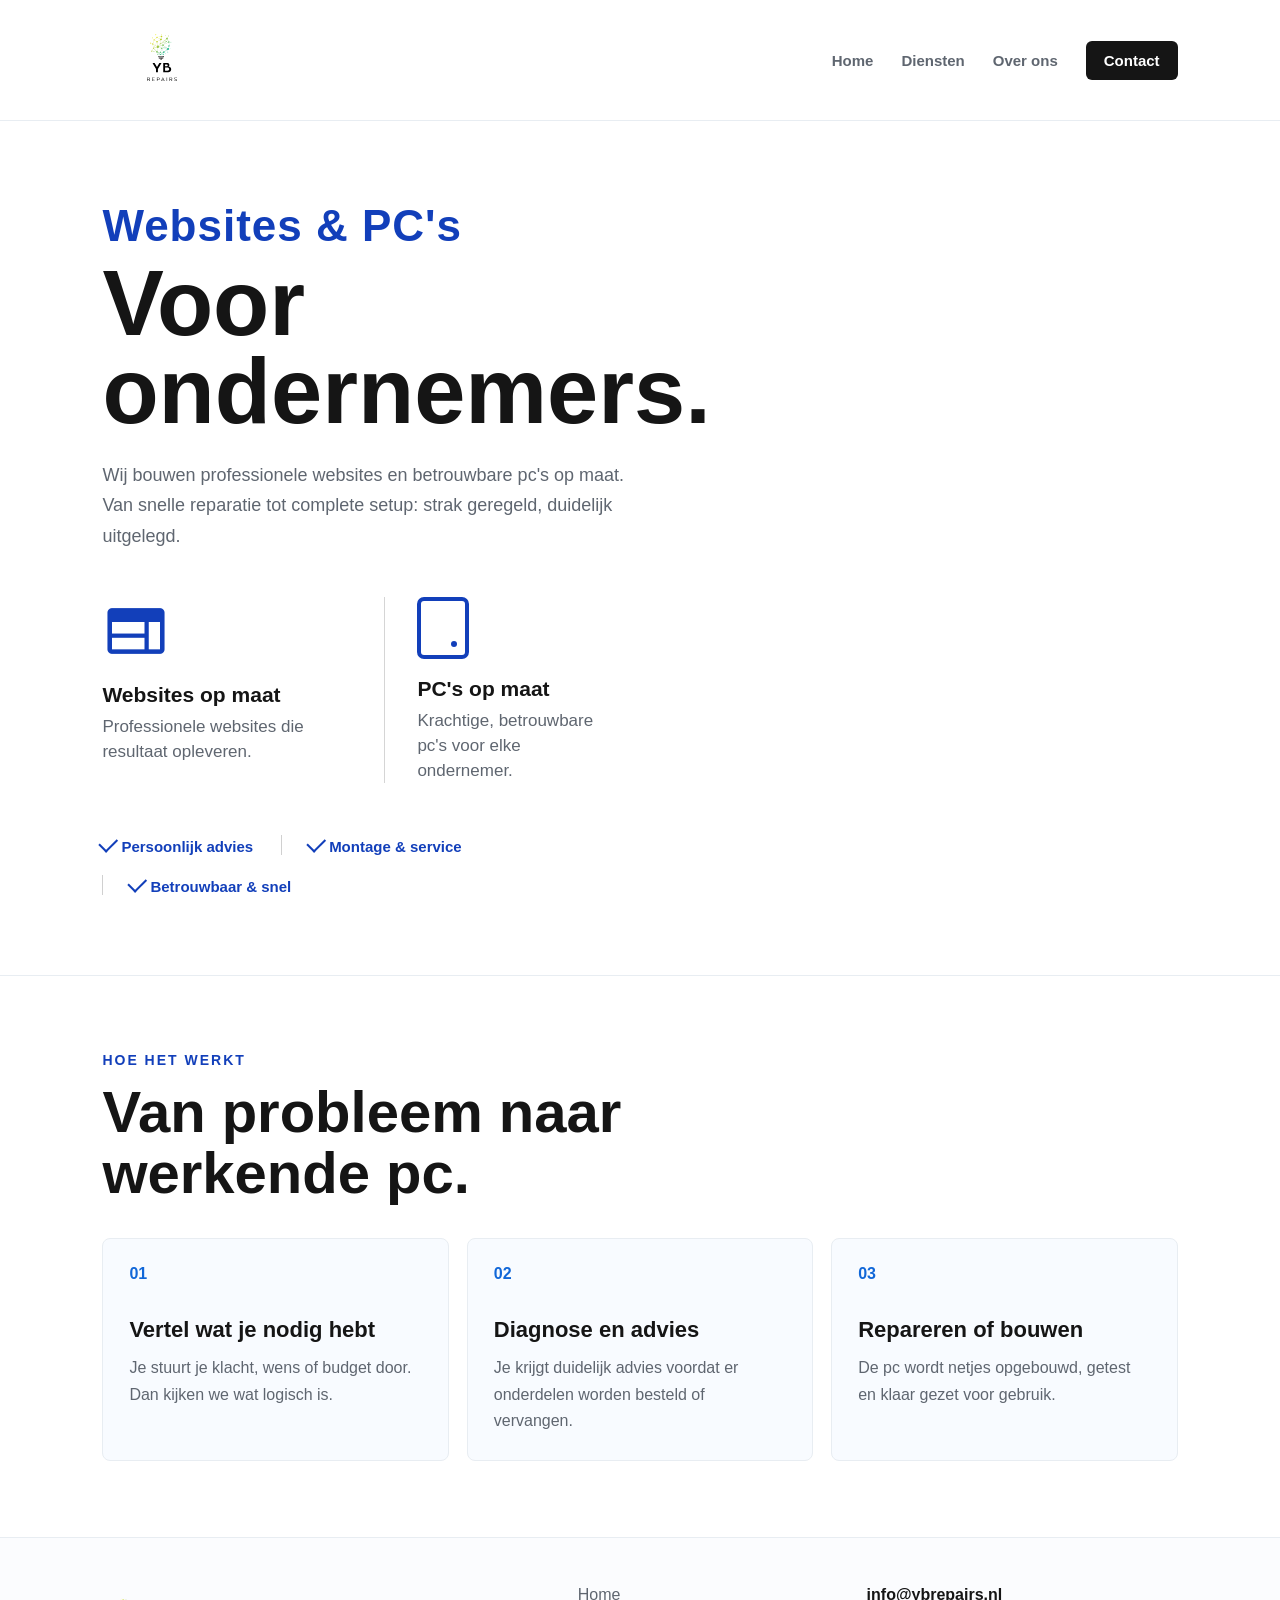
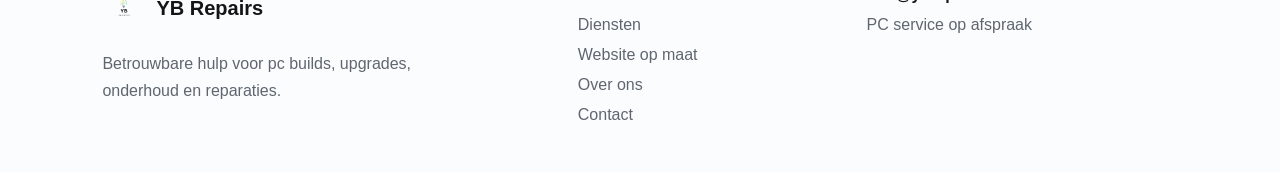
==== html/index.html @ da1bc16a "yes" ====
<!DOCTYPE html>
<html lang="nl">
<head>
    <meta charset="UTF-8">
    <meta name="viewport" content="width=device-width, initial-scale=1.0">
    <link rel="stylesheet" href="https://fonts.googleapis.com/css2?family=Material+Symbols+Outlined:opsz,wght,FILL,GRAD@20..48,100..700,0..1,-50..200&icon_names=web">
    <link rel="stylesheet" href="../css/home.css">

</head>
<body>
    <header class="site-header">
        <a class="site-logo" href="#">
            <img src="../fotos/logo.svg" alt="YB Repairs logo">
        </a>

        <button class="menu-toggle" type="button" aria-label="Menu openen" aria-expanded="false">
            <span></span>
            <span></span>
            <span></span>
        </button>

        <nav class="site-nav" aria-label="Hoofdnavigatie">
            <a href="#">Home</a>
            <a href="#diensten">Diensten</a>
            <a href="#over">Over ons</a>
            <a class="nav-button" href="#contact">Contact</a>
        </nav>
    </header>

    <main>
        <section class="hero">
            <div class="hero-video-bg" aria-hidden="true">
                <video autoplay muted loop playsinline>
                    <source src="../fotos/background video.mp4" type="video/mp4">
                </video>
            </div>

            <div class="hero-text">
                <p class="hero-kicker">Websites & PC's</p>
                <h1>Voor ondernemers.</h1>
                <p class="hero-intro">
                    Wij bouwen professionele websites en betrouwbare pc's op maat.
                    Van snelle reparatie tot complete setup: strak geregeld, duidelijk uitgelegd.
                </p>

                <div class="hero-services" id="diensten">
                    <article>
                        <span class="material-symbols-outlined service-symbol" aria-hidden="true">web</span>
                        <h2>Websites op maat</h2>
                        <p>Professionele websites die resultaat opleveren.</p>
                    </article>
                    <article>
                        <span class="service-icon service-icon-pc" aria-hidden="true"></span>
                        <h2>PC's op maat</h2>
                        <p>Krachtige, betrouwbare pc's voor elke ondernemer.</p>
                    </article>
                </div>

                <div class="hero-benefits">
                    <span>Persoonlijk advies</span>
                    <span>Montage & service</span>
                    <span>Betrouwbaar & snel</span>
                </div>
            </div>

            <div class="hero-pc" aria-hidden="true">
                <img src="../fotos/chatgpt-pc-only.svg" alt="">
            </div>

        </section>

        <section class="flow-panel" id="flowPanel">
            <div class="flow-content">
                <p class="hero-label">Hoe het werkt</p>
                <h2>Van probleem naar werkende pc.</h2>
                <div class="flow-steps">
                    <article>
                        <span>01</span>
                        <h3>Vertel wat je nodig hebt</h3>
                        <p>Je stuurt je klacht, wens of budget door. Dan kijken we wat logisch is.</p>
                    </article>
                    <article>
                        <span>02</span>
                        <h3>Diagnose en advies</h3>
                        <p>Je krijgt duidelijk advies voordat er onderdelen worden besteld of vervangen.</p>
                    </article>
                    <article>
                        <span>03</span>
                        <h3>Repareren of bouwen</h3>
                        <p>De pc wordt netjes opgebouwd, getest en klaar gezet voor gebruik.</p>
                    </article>
                </div>
            </div>
        </section>
    </main>

    <footer class="site-footer">
        <div class="footer-brand">
            <a class="footer-logo" href="#">
                <img src="../fotos/logo.svg" alt="YB Repairs logo">
                <span>YB Repairs</span>
            </a>
            <p>Betrouwbare hulp voor pc builds, upgrades, onderhoud en reparaties.</p>
        </div>

        <div class="footer-links">
            <a href="#">Home</a>
            <a href="#diensten">Diensten</a>
            <a href="#diensten">Website op maat</a>
            <a href="#over">Over ons</a>
            <a href="#contact">Contact</a>
        </div>

        <div class="footer-contact">
            <span>info@ybrepairs.nl</span>
            <span>PC service op afspraak</span>
        </div>
    </footer>

    <script src="../js/home.js"></script>
</body>
</html>
---- css/home.css ----
* {
    box-sizing: border-box;
}

body {
    margin: 0;
    font-family: "Segoe UI Variable", "Segoe UI", Calibri, sans-serif;
    color: #151515;
    background: #ffffff;
    font-weight: 400;
}

.site-header,
.hero-text,
.hero-pc,
.flow-content,
.site-footer {
    opacity: 0;
    transform: translateY(24px);
}

body.is-loaded .site-header,
body.is-loaded .hero-text,
body.is-loaded .hero-pc,
body.is-loaded .flow-content,
body.is-loaded .site-footer {
    opacity: 1;
    transform: translateY(0);
    transition: opacity 0.75s ease, transform 0.75s ease;
}

body.is-loaded .site-header {
    transition-delay: 0.05s;
}

body.is-loaded .hero-text {
    transition-delay: 0.18s;
}

body.is-loaded .hero-pc {
    transition-delay: 0.32s;
}

body.is-loaded .flow-content {
    transition-delay: 0.44s;
}

body.is-loaded .site-footer {
    transition-delay: 0.56s;
}

a {
    color: inherit;
}

.site-header {
    position: sticky;
    top: 0;
    z-index: 10;
    display: flex;
    align-items: center;
    justify-content: space-between;
    min-height: 116px;
    padding: 0 8%;
    border-bottom: 1px solid #e8edf2;
    background: rgba(255, 255, 255, 0.95);
    backdrop-filter: blur(12px);
}

.site-logo {
    display: inline-flex;
    align-items: center;
    gap: 10px;
    font-size: 20px;
    font-weight: 750;
    text-decoration: none;
}

.site-logo img {
    width: 120px;
    height: 120px;
    object-fit: contain;
}

.site-nav {
    display: flex;
    align-items: center;
    gap: 28px;
    color: #5f6670;
    font-size: 15px;
    font-weight: 650;
}

.site-nav a {
    text-decoration: none;
}

.site-nav a:hover {
    color: #1167d8;
}

.nav-button {
    padding: 11px 18px;
    border-radius: 6px;
    color: #ffffff;
    background: #151515;
}

.site-nav .nav-button:hover {
    color: #ffffff;
    background: #000000;
}

.menu-toggle {
    display: none;
    width: 44px;
    height: 44px;
    padding: 0;
    border: 1px solid #e8edf2;
    border-radius: 6px;
    background: #ffffff;
    cursor: pointer;
}

.menu-toggle span {
    display: block;
    width: 20px;
    height: 2px;
    margin: 5px auto;
    background: #151515;
}

.hero {
    position: relative;
    overflow: hidden;
    min-height: calc(100vh - 116px);
    display: grid;
    grid-template-columns: minmax(0, 1fr) minmax(340px, 0.9fr);
    align-items: center;
    gap: 48px;
    padding: 80px 8%;
    isolation: isolate;
}

.hero::after {
    content: "";
    position: absolute;
    inset: 0;
    z-index: -1;
    background: rgba(255, 255, 255, 0.62);
    pointer-events: none;
}

.hero-video-bg {
    position: absolute;
    inset: -24px;
    z-index: -2;
    pointer-events: none;
    transform: translate(var(--video-x, 0px), var(--video-y, 0px)) scale(1.06);
    transition: transform 0.18s ease-out;
}

.hero-video-bg video {
    width: 100%;
    height: 100%;
    object-fit: cover;
    filter: blur(0.6px) saturate(1.08) contrast(1.04);
}

.hero-text {
    position: relative;
    max-width: 780px;
}

.hero-kicker {
    margin: 0 0 8px;
    color: #123fba;
    font-size: clamp(28px, 4vw, 44px);
    font-weight: 760;
    letter-spacing: 1px;
}


.hero h1 {
    margin: 0;
    font-size: clamp(58px, 8vw, 92px);
    font-weight: 780;
    line-height: 0.96;
}

.hero-intro {
    max-width: 620px;
    margin: 24px 0 0;
    color: #5f6670;
    font-size: 18px;
    line-height: 1.7;
}

.hero-label {
    margin: 0 0 14px;
    color: #123fba;
    font-size: 14px;
    font-weight: 750;
    letter-spacing: 2px;
    text-transform: uppercase;
}

.hero-services {
    display: grid;
    grid-template-columns: repeat(2, minmax(0, 250px));
    gap: 32px;
    max-width: 560px;
    margin-top: 46px;
}

.hero-services article {
    position: relative;
    padding-right: 32px;
}

.hero-services article + article {
    padding-left: 32px;
    border-left: 1px solid rgba(21, 21, 21, 0.18);
}

.service-icon {
    position: relative;
    display: block;
    width: 62px;
    height: 62px;
    margin-bottom: 18px;
    border: 4px solid #123fba;
    border-radius: 8px;
}

.service-symbol {
    display: block;
    margin-bottom: 18px;
    color: #123fba;
    font-size: 68px;
    font-variation-settings:
        "FILL" 0,
        "wght" 450,
        "GRAD" 0,
        "opsz" 48;
    line-height: 1;
}

.service-icon-web::before {
    content: "";
    position: absolute;
    top: 13px;
    left: -4px;
    right: -4px;
    height: 4px;
    background: #123fba;
}

.service-icon-web::after {
    content: "";
    position: absolute;
    right: 14px;
    bottom: 12px;
    left: 14px;
    height: 18px;
    border-radius: 3px;
    background: #123fba;
}

.service-icon-pc {
    width: 52px;
    border-radius: 7px;
}

.service-icon-pc::after {
    content: "";
    position: absolute;
    right: 8px;
    bottom: 8px;
    width: 6px;
    height: 6px;
    border-radius: 50%;
    background: #123fba;
}

.hero-services h2 {
    margin: 0 0 8px;
    font-size: 21px;
    font-weight: 760;
}

.hero-services p {
    margin: 0;
    color: #5f6670;
    font-size: 17px;
    line-height: 1.45;
}

.hero-benefits {
    display: flex;
    flex-wrap: wrap;
    gap: 20px 0;
    margin-top: 52px;
    color: #123fba;
    font-size: 15px;
    font-weight: 650;
}

.hero-benefits span {
    position: relative;
    padding: 0 28px;
}

.hero-benefits span:first-child {
    padding-left: 0;
}

.hero-benefits span + span {
    border-left: 1px solid rgba(21, 21, 21, 0.2);
}

.hero-benefits span::before {
    content: "";
    display: inline-block;
    width: 9px;
    height: 15px;
    margin-right: 8px;
    border-right: 2px solid #123fba;
    border-bottom: 2px solid #123fba;
    transform: rotate(45deg) translateY(-1px);
}

.hero-pc {
    position: relative;
    align-self: end;
    justify-self: end;
    width: min(100%, 620px);
    margin-right: -2vw;
}

.hero-pc img {
    display: block;
    width: 100%;
    height: auto;
    object-fit: contain;
    filter: drop-shadow(0 34px 42px rgba(15, 20, 30, 0.22));
}

.hero-button {
    display: inline-flex;
    align-items: center;
    justify-content: center;
    min-height: 48px;
    margin-top: 32px;
    padding: 0 22px;
    border-radius: 6px;
    color: #ffffff;
    background: #151515;
    font-weight: 700;
    text-decoration: none;
}

.hero-button:hover {
    background: #000000;
}

.flow-panel {
    background: #ffffff;
}

.flow-content {
    padding: 76px 8%;
    border-top: 1px solid #e8edf2;
}

.flow-content h2 {
    max-width: 760px;
    margin: 0 0 34px;
    font-size: clamp(34px, 5vw, 58px);
    font-weight: 760;
    line-height: 1.05;
}

.flow-steps {
    display: grid;
    grid-template-columns: repeat(3, 1fr);
    gap: 18px;
}

.flow-steps article {
    padding: 26px;
    border: 1px solid #e8edf2;
    border-radius: 8px;
    background: #f8fbff;
    transition: opacity 0.35s ease, transform 0.35s ease, box-shadow 0.25s ease;
}

.flow-steps article:hover {
    box-shadow: 0 18px 42px rgba(21, 21, 21, 0.08);
    transform: translateY(-4px);
}

.flow-steps span {
    display: inline-block;
    margin-bottom: 34px;
    color: #1167d8;
    font-weight: 760;
}

.flow-steps h3 {
    margin: 0 0 12px;
    font-size: 22px;
    font-weight: 720;
}

.flow-steps p {
    margin: 0;
    color: #5f6670;
    line-height: 1.65;
}

.site-footer {
    display: grid;
    grid-template-columns: 1.4fr 0.8fr 1fr;
    gap: 40px;
    padding: 48px 8%;
    border-top: 1px solid #e8edf2;
    color: #5f6670;
    background: #fbfcfe;
}

.footer-logo {
    display: inline-flex;
    align-items: center;
    gap: 10px;
    color: #151515;
    font-size: 20px;
    font-weight: 760;
    text-decoration: none;
}

.footer-logo img {
    width: 44px;
    height: 44px;
    object-fit: contain;
}

.footer-brand p {
    max-width: 380px;
    margin: 16px 0 0;
    line-height: 1.7;
}

.footer-links,
.footer-contact {
    display: grid;
    gap: 12px;
    align-content: start;
}

.footer-links a {
    text-decoration: none;
}

.footer-links a:hover {
    color: #1167d8;
}

.footer-contact span:first-child {
    color: #151515;
    font-weight: 650;
}

@media (max-width: 800px) {
    .site-header {
        padding: 0 24px;
    }

    .menu-toggle {
        display: block;
    }

    .site-nav {
        position: absolute;
        top: 100%;
        right: 24px;
        left: 24px;
        display: none;
        flex-direction: column;
        align-items: stretch;
        gap: 0;
        padding: 14px;
        border: 1px solid #e8edf2;
        border-radius: 8px;
        background: #ffffff;
        box-shadow: 0 18px 44px rgba(21, 21, 21, 0.1);
    }

    .site-nav.is-open {
        display: flex;
    }

    .site-nav a {
        padding: 14px;
    }

    .nav-button {
        text-align: center;
    }

    .hero {
        min-height: auto;
        grid-template-columns: 1fr;
        padding: 56px 24px;
        text-align: center;
    }

    .hero-text {
        margin: 0 auto;
    }

    .hero-services {
        grid-template-columns: 1fr;
        max-width: 420px;
        margin-inline: auto;
    }

    .hero-services article {
        padding-right: 0;
    }

    .hero-services article + article {
        padding-left: 0;
        border-left: 0;
    }

    .service-icon {
        margin-inline: auto;
    }

    .hero-benefits {
        justify-content: center;
    }

    .hero-benefits span {
        padding: 0 16px;
    }

    .hero-pc {
        order: -1;
        justify-self: center;
        width: min(82vw, 360px);
        margin-right: 0;
    }

    .flow-content {
        padding: 56px 24px;
    }

    .flow-steps {
        grid-template-columns: 1fr;
    }

    .site-footer {
        grid-template-columns: 1fr;
        padding: 40px 24px;
    }
}
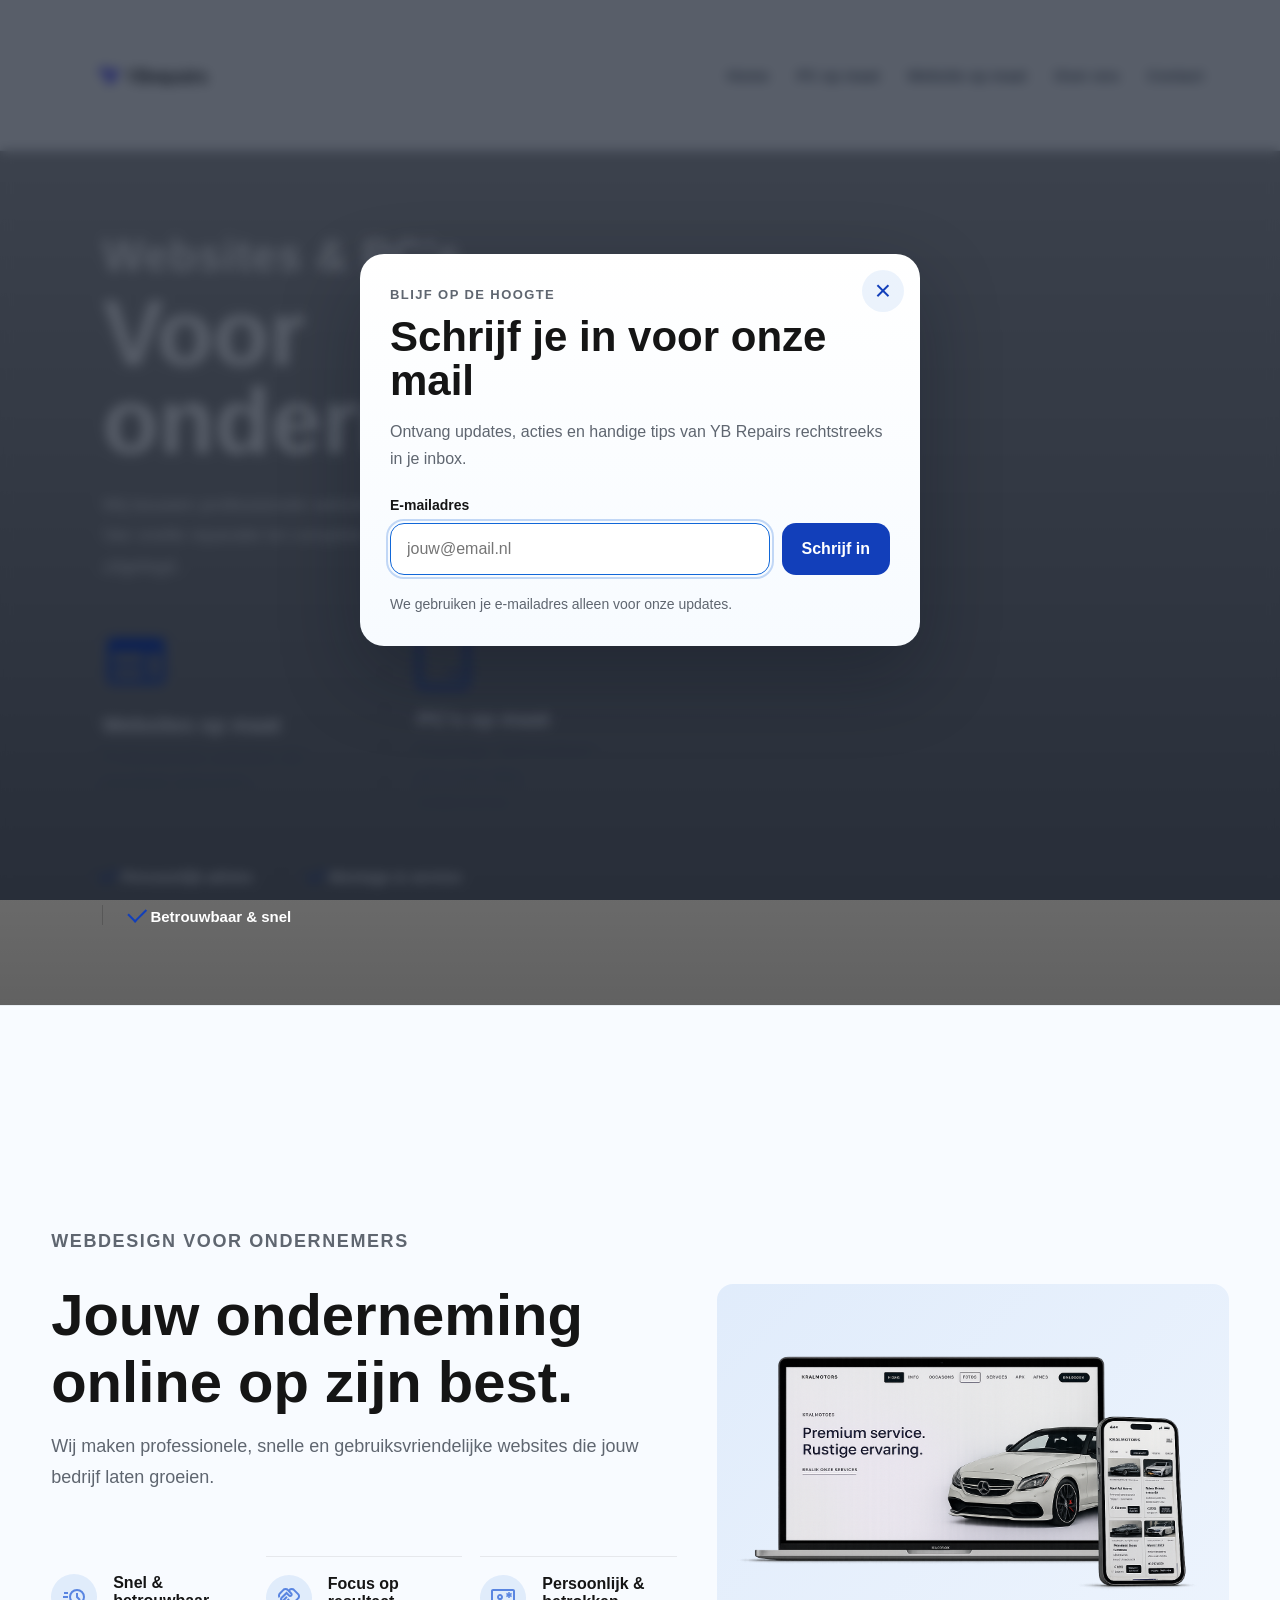
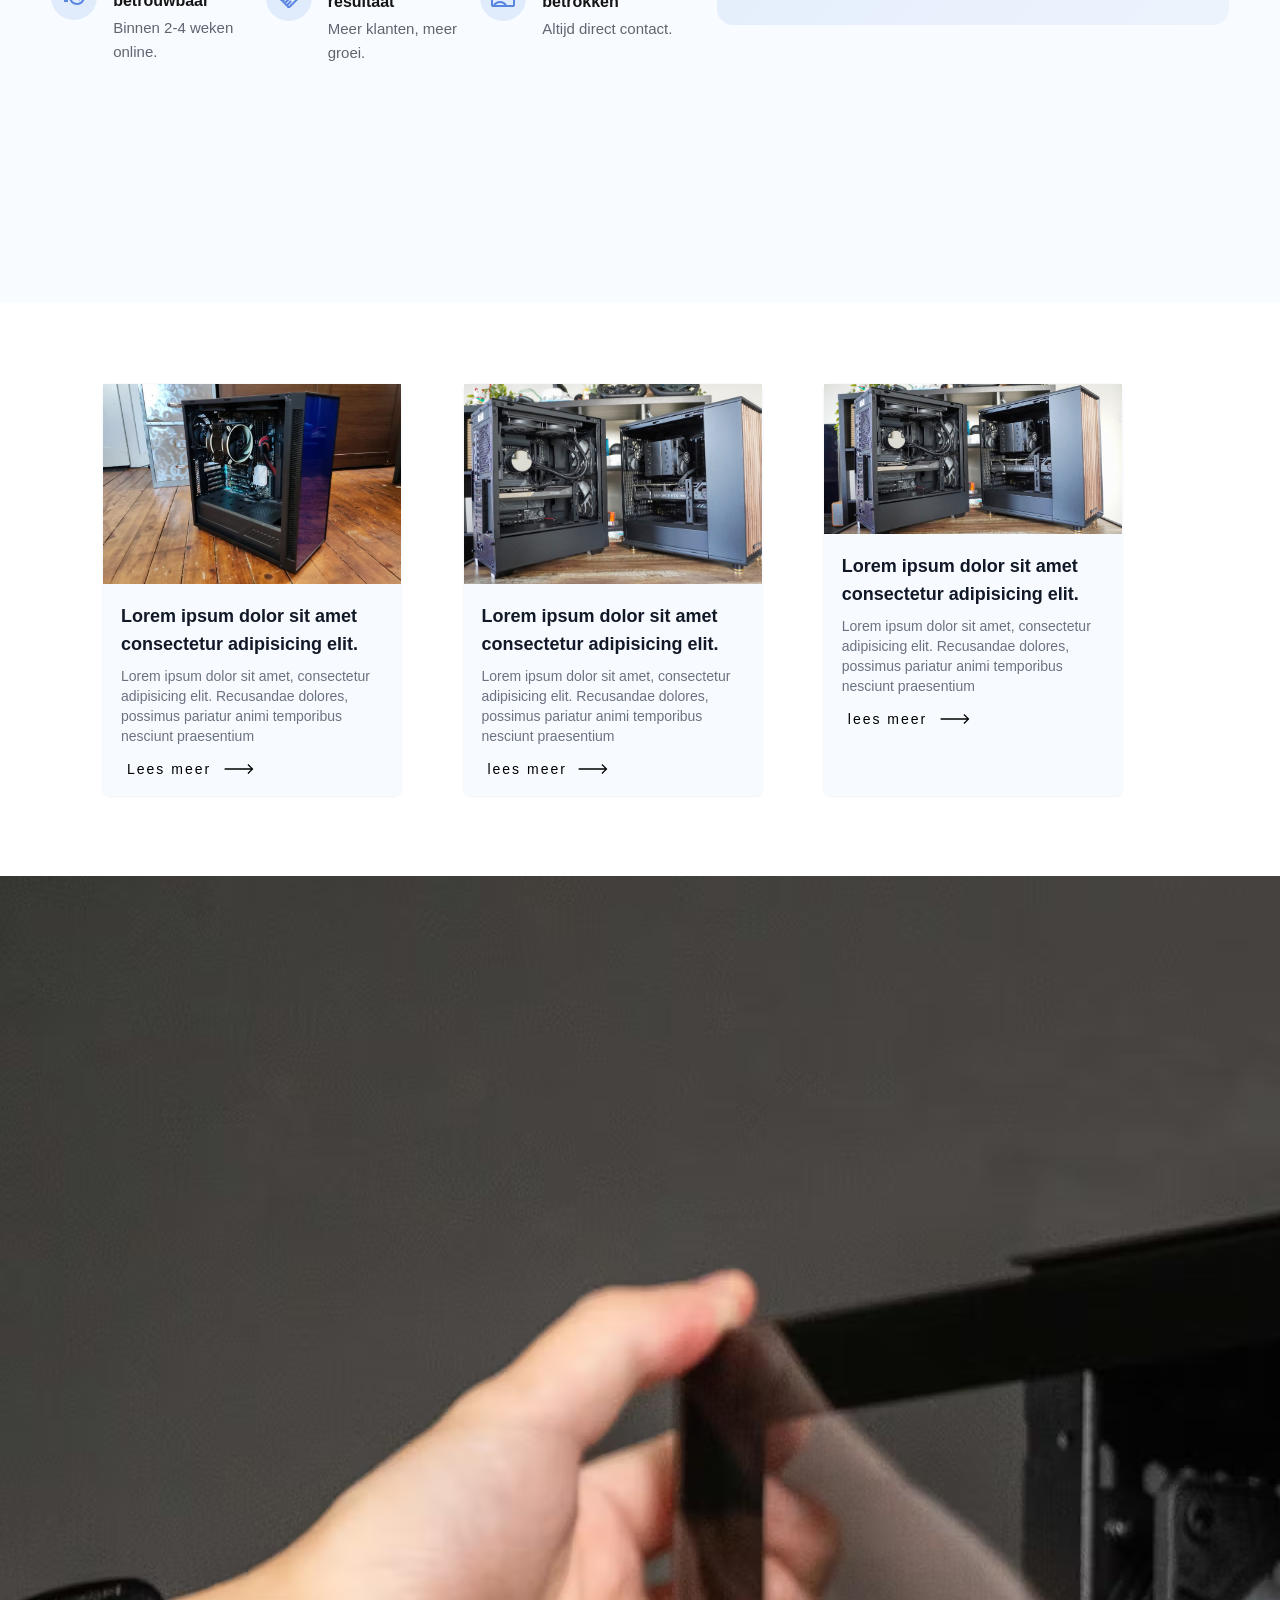
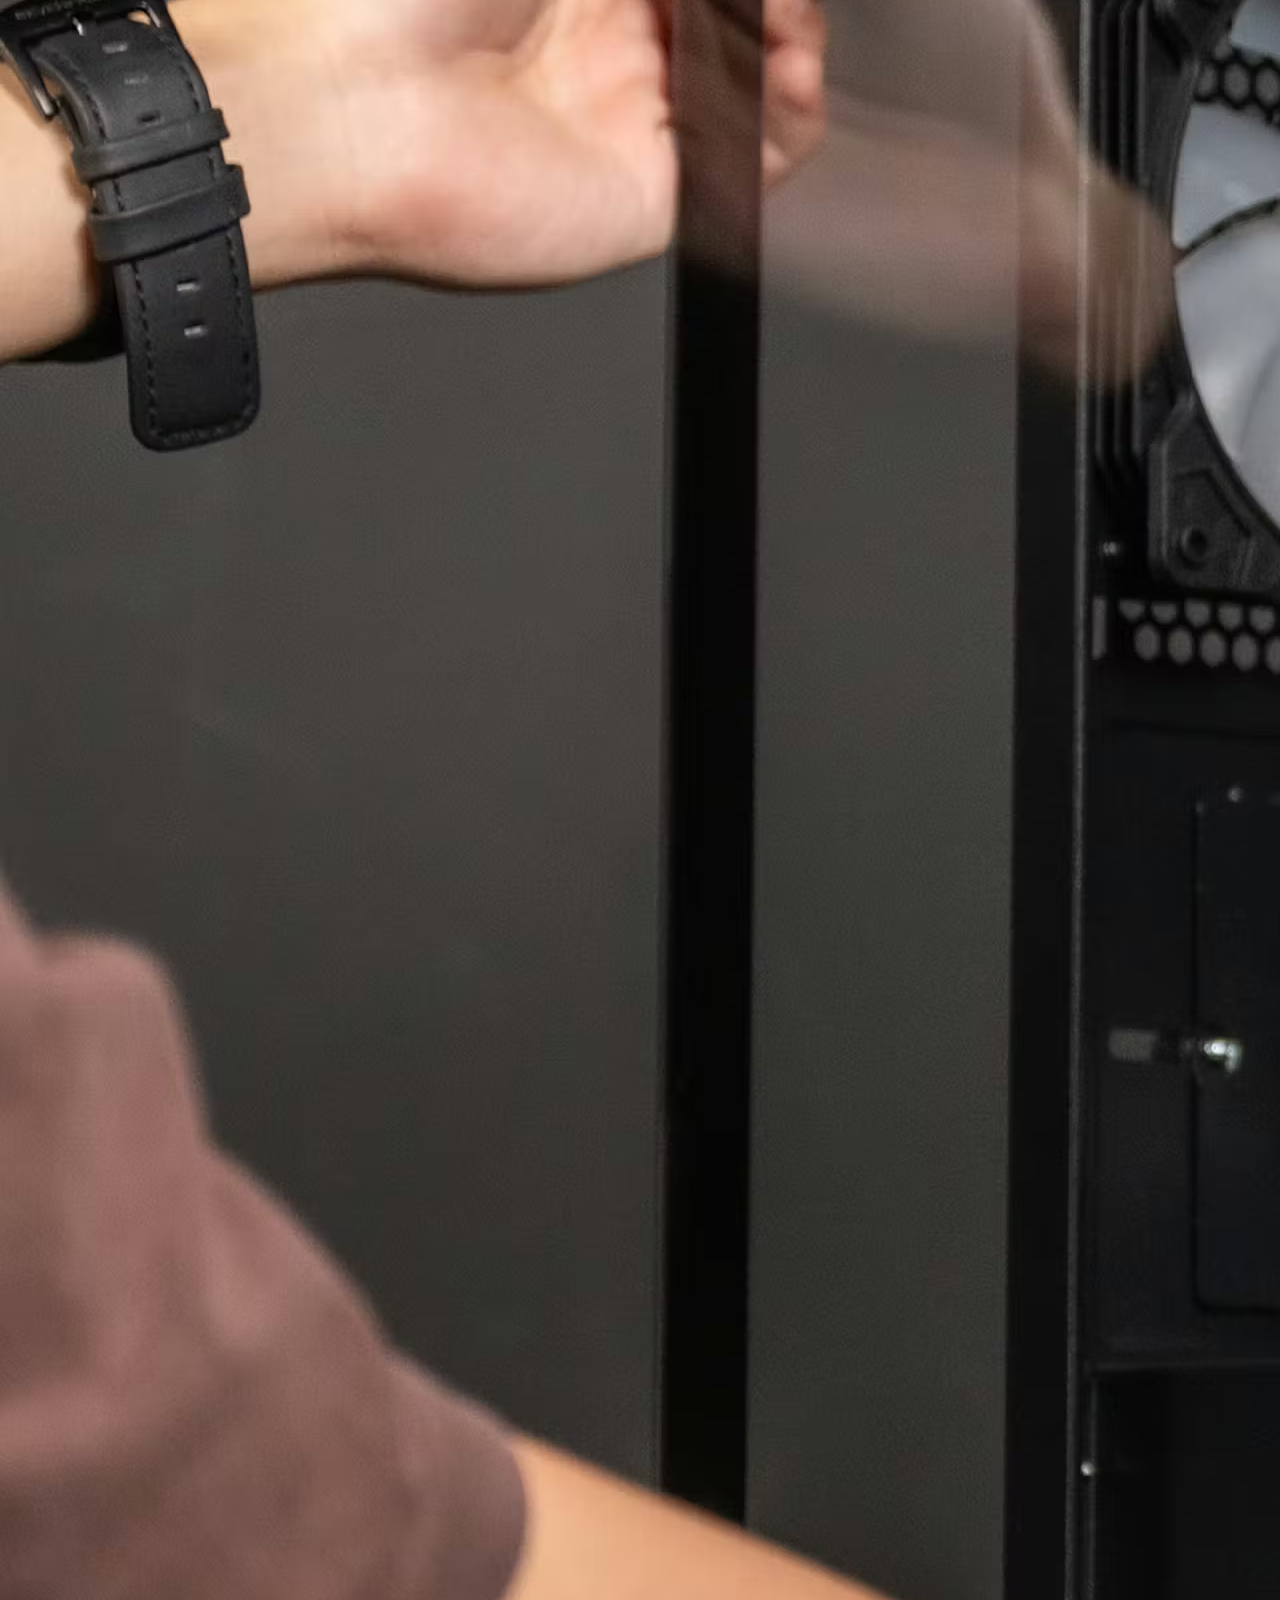
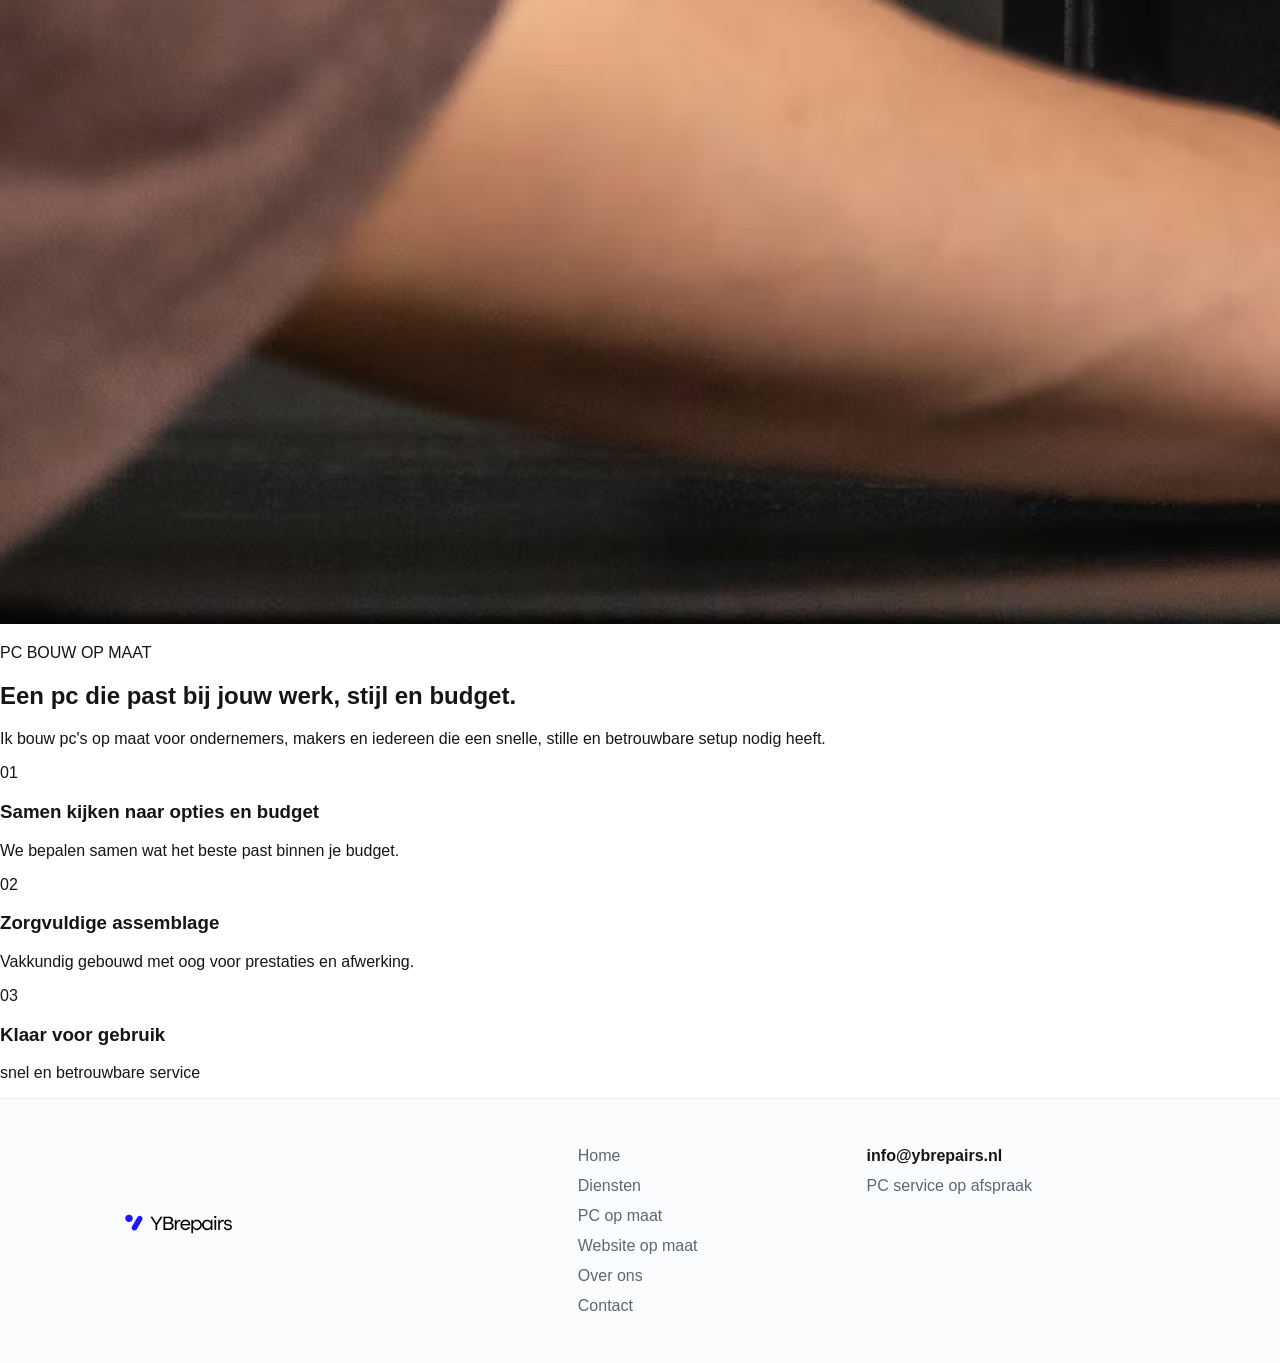
==== commit 9a46fccf: "push 2" ====
--- a/html/index.html
+++ b/html/index.html
@@ -1,122 +1,257 @@
 <!DOCTYPE html>
 <html lang="nl">
+
 <head>
     <meta charset="UTF-8">
     <meta name="viewport" content="width=device-width, initial-scale=1.0">
-    <link rel="stylesheet" href="https://fonts.googleapis.com/css2?family=Material+Symbols+Outlined:opsz,wght,FILL,GRAD@20..48,100..700,0..1,-50..200&icon_names=web">
+    <link rel="stylesheet"
+        href="https://fonts.googleapis.com/css2?family=Material+Symbols+Outlined:opsz,wght,FILL,GRAD@20..48,100..700,0..1,-50..200&icon_names=web">
     <link rel="stylesheet" href="../css/home.css">
-
+    <link rel="icon" href="../fotos/fav-icon.png" type="image/png">
 </head>
+
 <body>
-    <header class="site-header">
-        <a class="site-logo" href="#">
-            <img src="../fotos/logo.svg" alt="YB Repairs logo">
-        </a>
-
-        <button class="menu-toggle" type="button" aria-label="Menu openen" aria-expanded="false">
-            <span></span>
-            <span></span>
-            <span></span>
-        </button>
-
-        <nav class="site-nav" aria-label="Hoofdnavigatie">
-            <a href="#">Home</a>
-            <a href="#diensten">Diensten</a>
-            <a href="#over">Over ons</a>
-            <a class="nav-button" href="#contact">Contact</a>
-        </nav>
-    </header>
+    <site-header></site-header>
 
     <main>
-        <section class="hero">
-            <div class="hero-video-bg" aria-hidden="true">
+        <section class="intro-section">
+            <div class="intro-video" aria-hidden="true">
                 <video autoplay muted loop playsinline>
-                    <source src="../fotos/background video.mp4" type="video/mp4">
+                    <source src="../fotos/yb2.mp4.mp4" type="video/mp4">
                 </video>
             </div>
 
-            <div class="hero-text">
-                <p class="hero-kicker">Websites & PC's</p>
+            <div class="intro-copy">
+                <p class="intro-tag">Websites & PC's</p>
                 <h1>Voor ondernemers.</h1>
-                <p class="hero-intro">
+                <p class="intro-lead">
                     Wij bouwen professionele websites en betrouwbare pc's op maat.
                     Van snelle reparatie tot complete setup: strak geregeld, duidelijk uitgelegd.
                 </p>
 
-                <div class="hero-services" id="diensten">
-                    <article>
+                <div class="intro-services" id="diensten">
+                    <article class="service-item">
                         <span class="material-symbols-outlined service-symbol" aria-hidden="true">web</span>
                         <h2>Websites op maat</h2>
                         <p>Professionele websites die resultaat opleveren.</p>
                     </article>
-                    <article>
+                    <article class="service-item">
                         <span class="service-icon service-icon-pc" aria-hidden="true"></span>
                         <h2>PC's op maat</h2>
                         <p>Krachtige, betrouwbare pc's voor elke ondernemer.</p>
                     </article>
                 </div>
 
-                <div class="hero-benefits">
+                <div class="intro-features">
                     <span>Persoonlijk advies</span>
                     <span>Montage & service</span>
                     <span>Betrouwbaar & snel</span>
                 </div>
-            </div>
-
-            <div class="hero-pc" aria-hidden="true">
+
+            </div>
+
+            <div class="intro-visual" aria-hidden="true">
                 <img src="../fotos/chatgpt-pc-only.svg" alt="">
             </div>
-
-        </section>
-
-        <section class="flow-panel" id="flowPanel">
-            <div class="flow-content">
-                <p class="hero-label">Hoe het werkt</p>
-                <h2>Van probleem naar werkende pc.</h2>
-                <div class="flow-steps">
-                    <article>
-                        <span>01</span>
-                        <h3>Vertel wat je nodig hebt</h3>
-                        <p>Je stuurt je klacht, wens of budget door. Dan kijken we wat logisch is.</p>
-                    </article>
-                    <article>
-                        <span>02</span>
-                        <h3>Diagnose en advies</h3>
-                        <p>Je krijgt duidelijk advies voordat er onderdelen worden besteld of vervangen.</p>
-                    </article>
-                    <article>
-                        <span>03</span>
-                        <h3>Repareren of bouwen</h3>
-                        <p>De pc wordt netjes opgebouwd, getest en klaar gezet voor gebruik.</p>
+        </section>
+
+        <section class="service-section" id="website-op-maat">
+            <div class="service-section__content">
+                <p class="section-tag">WEBDESIGN VOOR ONDERNEMERS</p>
+                <h2>Jouw onderneming<br>online op zijn best.</h2>
+                <p>Wij maken professionele, snelle en gebruiksvriendelijke websites die jouw bedrijf laten groeien.</p>
+
+                <div class="section-actions"></div>
+
+                <div class="service-highlights">
+                    <article class="service-highlight">
+                        <span class="service-highlight__icon" aria-hidden="true">
+                            <svg xmlns="http://www.w3.org/2000/svg" height="24px" viewBox="0 -960 960 960" width="24px"
+                                fill="#5985E1">
+                                <path
+                                    d="M600-160q-134 0-227-93t-93-227q0-133 93-226.5T600-800q133 0 226.5 93.5T920-480q0 134-93.5 227T600-160Zm0-80q100 0 170-70t70-170q0-100-70-170t-170-70q-100 0-170 70t-70 170q0 100 70 170t170 70Zm91-91 57-57-108-108v-144h-80v177l131 132ZM80-600v-80h160v80H80ZM40-440v-80h200v80H40Zm40 160v-80h160v80H80Zm520-200Z" />
+                            </svg>
+                        </span>
+                        <div>
+                            <h3>Snel & betrouwbaar</h3>
+                            <p>Binnen 2-4 weken online.</p>
+                        </div>
+                    </article>
+                    <article class="service-highlight">
+                        <span class="service-highlight__icon" aria-hidden="true">
+                            <svg xmlns="http://www.w3.org/2000/svg" height="24px" viewBox="0 -960 960 960" width="24px"
+                                fill="#5985E1">
+                                <path
+                                    d="M475-160q4 0 8-2t6-4l328-328q12-12 17.5-27t5.5-30q0-16-5.5-30.5T817-607L647-777q-11-12-25.5-17.5T591-800q-15 0-30 5.5T534-777l-11 11 74 75q15 14 22 32t7 38q0 42-28.5 70.5T527-522q-20 0-38.5-7T456-550l-75-74-175 175q-3 3-4.5 6.5T200-435q0 8 6 14.5t14 6.5q4 0 8-2t6-4l136-136 56 56-135 136q-3 3-4.5 6.5T285-350q0 8 6 14t14 6q4 0 8-2t6-4l136-135 56 56-135 136q-3 2-4.5 6t-1.5 8q0 8 6 14t14 6q4 0 7.5-1.5t6.5-4.5l136-135 56 56-136 136q-3 3-4.5 6.5T454-180q0 8 6.5 14t14.5 6Zm-1 80q-37 0-65.5-24.5T375-166q-34-5-57-28t-28-57q-34-5-56.5-28.5T206-336q-38-5-62-33t-24-66q0-20 7.5-38.5T149-506l232-231 131 131q2 3 6 4.5t8 1.5q9 0 15-5.5t6-14.5q0-4-1.5-8t-4.5-6L398-777q-11-12-25.5-17.5T342-800q-15 0-30 5.5T285-777L144-635q-9 9-15 21t-8 24q-2 12 0 24.5t8 23.5l-58 58q-17-23-25-50.5T40-590q2-28 14-54.5T87-692l141-141q24-23 53.5-35t60.5-12q31 0 60.5 12t52.5 35l11 11 11-11q24-23 53.5-35t60.5-12q31 0 60.5 12t52.5 35l169 169q23 23 35 53t12 61q0 31-12 60.5T873-437L545-110q-14 14-32.5 22T474-80Zm-99-560Z" />
+                            </svg>
+                        </span>
+                        <div>
+                            <h3>Focus op resultaat</h3>
+                            <p>Meer klanten, meer groei.</p>
+                        </div>
+                    </article>
+                    <article class="service-highlight">
+                        <span class="service-highlight__icon" aria-hidden="true">
+                            <svg xmlns="http://www.w3.org/2000/svg" height="24px" viewBox="0 -960 960 960" width="24px"
+                                fill="#5985E1">
+                                <path
+                                    d="M690-480h60v-68l59 34 30-52-59-34 59-34-30-52-59 34v-68h-60v68l-59-34-30 52 59 34-59 34 30 52 59-34v68ZM80-120q-33 0-56.5-23.5T0-200v-560q0-33 23.5-56.5T80-840h800q33 0 56.5 23.5T960-760v560q0 33-23.5 56.5T880-120H80Zm556-80h244v-560H80v560h4q42-75 116-117.5T360-360q86 0 160 42.5T636-200ZM445-435q35-35 35-85t-35-85q-35-35-85-35t-85 35q-35 35-35 85t35 85q35 35 85 35t85-35ZM182-200h356q-34-38-80.5-59T360-280q-51 0-97 21t-81 59Zm149.5-291.5Q320-503 320-520t11.5-28.5Q343-560 360-560t28.5 11.5Q400-537 400-520t-11.5 28.5Q377-480 360-480t-28.5-11.5ZM480-480Z" />
+                            </svg>
+                        </span>
+                        <div>
+                            <h3>Persoonlijk & betrokken</h3>
+                            <p>Altijd direct contact.</p>
+                        </div>
+                    </article>
+                </div>
+            </div>
+            <div class="service-section__visual">
+                <img src="../fotos/mockuop.png" alt="Website advertentie visual">
+            </div>
+        </section>
+
+        <section class="info-cards" id="flowPanel">
+            <div class="info-card">
+                <div class="info-card__image info-card__image--first"></div>
+                <div class="info-card__content">
+                    <span class="info-card__title">Lorem ipsum dolor sit amet consectetur adipisicing elit.</span>
+
+                    <p class="info-card__description">
+                        Lorem ipsum dolor sit amet, consectetur adipisicing elit. Recusandae
+                        dolores, possimus pariatur animi temporibus nesciunt praesentium
+                    </p>
+
+                    <!-- From Uiverse.io by alexmaracinaru -->
+                    <button class="info-card__button">
+                        <span class="button-label"> Lees meer </span>
+                        <svg id="arrow-horizontal" xmlns="http://www.w3.org/2000/svg" width="30" height="10"
+                            viewBox="0 0 46 16">
+                            <path id="Path_10" data-name="Path 10"
+                                d="M8,0,6.545,1.455l5.506,5.506H-30V9.039H12.052L6.545,14.545,8,16l8-8Z"
+                                transform="translate(30)"></path>
+                        </svg>
+                    </button>
+                </div>
+            </div>
+
+            <div class="info-card">
+                <div class="info-card__image info-card__image--second"></div>
+                <div class="info-card__content">
+                    <span class="info-card__title">Lorem ipsum dolor sit amet consectetur adipisicing elit.</span>
+
+                    <p class="info-card__description">
+                        Lorem ipsum dolor sit amet, consectetur adipisicing elit. Recusandae
+                        dolores, possimus pariatur animi temporibus nesciunt praesentium
+                    </p>
+
+                    <button class="info-card__button">
+                        <span class="button-label"> lees meer</span>
+                        <svg id="arrow-horizontal" xmlns="http://www.w3.org/2000/svg" width="30" height="10"
+                            viewBox="0 0 46 16">
+                            <path id="Path_10" data-name="Path 10"
+                                d="M8,0,6.545,1.455l5.506,5.506H-30V9.039H12.052L6.545,14.545,8,16l8-8Z"
+                                transform="translate(30)"></path>
+                        </svg>
+                    </button>
+                </div>
+            </div>
+
+            <div class="info-card">
+                <div class="info-card__image info-card__image--third"></div>
+                <div class="info-card__content">
+                    <span class="info-card__title">Lorem ipsum dolor sit amet consectetur adipisicing elit.</span>
+
+                    <p class="info-card__description">
+                        Lorem ipsum dolor sit amet, consectetur adipisicing elit. Recusandae
+                        dolores, possimus pariatur animi temporibus nesciunt praesentium
+                    </p>
+
+                    <button class="info-card__button">
+                        <span class="button-label"> lees meer </span>
+                        <svg id="arrow-horizontal" xmlns="http://www.w3.org/2000/svg" width="30" height="10"
+                            viewBox="0 0 46 16">
+                            <path id="Path_10" data-name="Path 10"
+                                d="M8,0,6.545,1.455l5.506,5.506H-30V9.039H12.052L6.545,14.545,8,16l8-8Z"
+                                transform="translate(30)"></path>
+                        </svg>
+                    </button>
+                </div>
+            </div>
+        </section>
+
+        <section class="pc-build-section" id="pc-op-maat">
+            <div class="pc-build-section__visual">
+                <img src="../fotos/pcmaker.avif" alt="Illustratie van een pc op maat">
+            </div>
+
+            <div class="pc-build-section__content">
+                <p class="pc-build-tag">PC BOUW OP MAAT</p>
+                <h2>Een pc die past bij jouw werk, stijl en budget.</h2>
+                <p>
+                    Ik bouw pc's op maat voor ondernemers, makers en iedereen die een snelle,
+                    stille en betrouwbare setup nodig heeft.
+                </p>
+
+                <div class="pc-build-points">
+                    <article class="pc-build-point">
+                        <span class="pc-build-point__icon" aria-hidden="true">01</span>
+                        <div>
+                            <h3>Samen kijken naar opties en budget</h3>
+                            <p>We bepalen samen wat het beste past binnen je budget.</p>
+                        </div>
+                    </article>
+                    <article class="pc-build-point">
+                        <span class="pc-build-point__icon" aria-hidden="true">02</span>
+                        <div>
+                            <h3>Zorgvuldige assemblage</h3>
+                            <p>Vakkundig gebouwd met oog voor prestaties en afwerking.</p>
+                        </div>
+                    </article>
+                    <article class="pc-build-point">
+                        <span class="pc-build-point__icon" aria-hidden="true">03</span>
+                        <div>
+                            <h3>Klaar voor gebruik</h3>
+                            <p>snel en betrouwbare service</p>
+                        </div>
                     </article>
                 </div>
             </div>
         </section>
     </main>
 
-    <footer class="site-footer">
-        <div class="footer-brand">
-            <a class="footer-logo" href="#">
-                <img src="../fotos/logo.svg" alt="YB Repairs logo">
-                <span>YB Repairs</span>
-            </a>
-            <p>Betrouwbare hulp voor pc builds, upgrades, onderhoud en reparaties.</p>
+    <div class="newsletter-modal" id="newsletter-modal" hidden>
+        <div class="newsletter-modal__backdrop" data-newsletter-close></div>
+        <div class="newsletter-modal__dialog" role="dialog" aria-modal="true" aria-labelledby="newsletter-title"
+            aria-describedby="newsletter-description">
+            <button class="newsletter-modal__close" type="button" aria-label="Sluit pop-up"
+                data-newsletter-close>
+                &times;
+            </button>
+
+            <p class="newsletter-modal__eyebrow">Blijf op de hoogte</p>
+            <h2 id="newsletter-title">Schrijf je in voor onze mail</h2>
+            <p id="newsletter-description">
+                Ontvang updates, acties en handige tips van YB Repairs rechtstreeks in je inbox.
+            </p>
+
+            <form class="newsletter-form" data-newsletter-form>
+                <label for="newsletter-email">E-mailadres</label>
+                <div class="newsletter-form__row">
+                    <input id="newsletter-email" name="email" type="email" placeholder="jouw@email.nl" required>
+                    <button type="submit">Schrijf in</button>
+                </div>
+            </form>
+
+            <p class="newsletter-modal__note">
+                We gebruiken je e-mailadres alleen voor onze updates.
+            </p>
         </div>
-
-        <div class="footer-links">
-            <a href="#">Home</a>
-            <a href="#diensten">Diensten</a>
-            <a href="#diensten">Website op maat</a>
-            <a href="#over">Over ons</a>
-            <a href="#contact">Contact</a>
-        </div>
-
-        <div class="footer-contact">
-            <span>info@ybrepairs.nl</span>
-            <span>PC service op afspraak</span>
-        </div>
-    </footer>
-
+    </div>
+
+    <site-footer></site-footer>
+
+    <script src="../js/site-layout.js"></script>
     <script src="../js/home.js"></script>
 </body>
+
 </html>
--- a/css/home.css
+++ b/css/home.css
@@ -11,18 +11,16 @@
 }
 
 .site-header,
-.hero-text,
-.hero-pc,
-.flow-content,
+.intro-copy,
+.intro-visual,
 .site-footer {
     opacity: 0;
     transform: translateY(24px);
 }
 
 body.is-loaded .site-header,
-body.is-loaded .hero-text,
-body.is-loaded .hero-pc,
-body.is-loaded .flow-content,
+body.is-loaded .intro-copy,
+body.is-loaded .intro-visual,
 body.is-loaded .site-footer {
     opacity: 1;
     transform: translateY(0);
@@ -33,16 +31,12 @@
     transition-delay: 0.05s;
 }
 
-body.is-loaded .hero-text {
+body.is-loaded .intro-copy {
     transition-delay: 0.18s;
 }
 
-body.is-loaded .hero-pc {
+body.is-loaded .intro-visual {
     transition-delay: 0.32s;
-}
-
-body.is-loaded .flow-content {
-    transition-delay: 0.44s;
 }
 
 body.is-loaded .site-footer {
@@ -54,14 +48,14 @@
 }
 
 .site-header {
-    position: sticky;
+
     top: 0;
     z-index: 10;
     display: flex;
     align-items: center;
     justify-content: space-between;
-    min-height: 116px;
-    padding: 0 8%;
+    min-height: 90px;
+    padding: 0 6%;
     border-bottom: 1px solid #e8edf2;
     background: rgba(255, 255, 255, 0.95);
     backdrop-filter: blur(12px);
@@ -71,14 +65,14 @@
     display: inline-flex;
     align-items: center;
     gap: 10px;
-    font-size: 20px;
+    font-size: 18px;
     font-weight: 750;
     text-decoration: none;
 }
 
 .site-logo img {
-    width: 120px;
-    height: 120px;
+    width: 150px;
+    height: auto;
     object-fit: contain;
 }
 
@@ -99,38 +93,7 @@
     color: #1167d8;
 }
 
-.nav-button {
-    padding: 11px 18px;
-    border-radius: 6px;
-    color: #ffffff;
-    background: #151515;
-}
-
-.site-nav .nav-button:hover {
-    color: #ffffff;
-    background: #000000;
-}
-
-.menu-toggle {
-    display: none;
-    width: 44px;
-    height: 44px;
-    padding: 0;
-    border: 1px solid #e8edf2;
-    border-radius: 6px;
-    background: #ffffff;
-    cursor: pointer;
-}
-
-.menu-toggle span {
-    display: block;
-    width: 20px;
-    height: 2px;
-    margin: 5px auto;
-    background: #151515;
-}
-
-.hero {
+.intro-section {
     position: relative;
     overflow: hidden;
     min-height: calc(100vh - 116px);
@@ -142,70 +105,76 @@
     isolation: isolate;
 }
 
-.hero::after {
+.intro-section::after {
     content: "";
     position: absolute;
     inset: 0;
     z-index: -1;
-    background: rgba(255, 255, 255, 0.62);
+    background: linear-gradient(180deg, rgba(0, 0, 0, 0.35), rgba(0, 0, 0, 0.62));
     pointer-events: none;
 }
 
-.hero-video-bg {
+.intro-video {
     position: absolute;
     inset: -24px;
     z-index: -2;
     pointer-events: none;
-    transform: translate(var(--video-x, 0px), var(--video-y, 0px)) scale(1.06);
+    transform: translate(var(--video-x, 0px), var(--video-y, 0px)) scale(1.1);
     transition: transform 0.18s ease-out;
 }
 
-.hero-video-bg video {
+.intro-video video {
     width: 100%;
     height: 100%;
+    min-width: 100%;
+    min-height: 100%;
     object-fit: cover;
-    filter: blur(0.6px) saturate(1.08) contrast(1.04);
-}
-
-.hero-text {
+    filter: blur(1.4px) saturate(1.2) contrast(1.12) brightness(0.76);
+}
+
+.intro-copy {
     position: relative;
     max-width: 780px;
-}
-
-.hero-kicker {
+    color: #ffffff;
+}
+
+.intro-tag {
     margin: 0 0 8px;
-    color: #123fba;
+    color: #ffffff;
     font-size: clamp(28px, 4vw, 44px);
     font-weight: 760;
     letter-spacing: 1px;
 }
 
 
-.hero h1 {
+.intro-copy h1 {
     margin: 0;
     font-size: clamp(58px, 8vw, 92px);
     font-weight: 780;
     line-height: 0.96;
-}
-
-.hero-intro {
+    color: #ffffff;
+}
+
+.intro-lead {
     max-width: 620px;
     margin: 24px 0 0;
-    color: #5f6670;
+    color: rgba(255, 255, 255, 0.9);
     font-size: 18px;
     line-height: 1.7;
 }
 
-.hero-label {
-    margin: 0 0 14px;
-    color: #123fba;
-    font-size: 14px;
-    font-weight: 750;
-    letter-spacing: 2px;
-    text-transform: uppercase;
-}
-
-.hero-services {
+.intro-services h2,
+.intro-services p,
+.intro-features span {
+    color: #ffffff;
+}
+
+.service-item {
+    position: relative;
+    padding-right: 32px;
+}
+
+.intro-services {
     display: grid;
     grid-template-columns: repeat(2, minmax(0, 250px));
     gap: 32px;
@@ -213,12 +182,12 @@
     margin-top: 46px;
 }
 
-.hero-services article {
+.service-item {
     position: relative;
     padding-right: 32px;
 }
 
-.hero-services article + article {
+.service-item + .service-item {
     padding-left: 32px;
     border-left: 1px solid rgba(21, 21, 21, 0.18);
 }
@@ -246,27 +215,6 @@
     line-height: 1;
 }
 
-.service-icon-web::before {
-    content: "";
-    position: absolute;
-    top: 13px;
-    left: -4px;
-    right: -4px;
-    height: 4px;
-    background: #123fba;
-}
-
-.service-icon-web::after {
-    content: "";
-    position: absolute;
-    right: 14px;
-    bottom: 12px;
-    left: 14px;
-    height: 18px;
-    border-radius: 3px;
-    background: #123fba;
-}
-
 .service-icon-pc {
     width: 52px;
     border-radius: 7px;
@@ -283,20 +231,20 @@
     background: #123fba;
 }
 
-.hero-services h2 {
+.intro-services h2 {
     margin: 0 0 8px;
     font-size: 21px;
     font-weight: 760;
 }
 
-.hero-services p {
+.intro-services p {
     margin: 0;
     color: #5f6670;
     font-size: 17px;
     line-height: 1.45;
 }
 
-.hero-benefits {
+.intro-features {
     display: flex;
     flex-wrap: wrap;
     gap: 20px 0;
@@ -306,20 +254,20 @@
     font-weight: 650;
 }
 
-.hero-benefits span {
+.intro-features span {
     position: relative;
     padding: 0 28px;
 }
 
-.hero-benefits span:first-child {
+.intro-features span:first-child {
     padding-left: 0;
 }
 
-.hero-benefits span + span {
+.intro-features span+span {
     border-left: 1px solid rgba(21, 21, 21, 0.2);
 }
 
-.hero-benefits span::before {
+.intro-features span::before {
     content: "";
     display: inline-block;
     width: 9px;
@@ -330,7 +278,7 @@
     transform: rotate(45deg) translateY(-1px);
 }
 
-.hero-pc {
+.intro-visual {
     position: relative;
     align-self: end;
     justify-self: end;
@@ -338,7 +286,7 @@
     margin-right: -2vw;
 }
 
-.hero-pc img {
+.intro-visual img {
     display: block;
     width: 100%;
     height: auto;
@@ -346,78 +294,14 @@
     filter: drop-shadow(0 34px 42px rgba(15, 20, 30, 0.22));
 }
 
-.hero-button {
-    display: inline-flex;
-    align-items: center;
-    justify-content: center;
-    min-height: 48px;
-    margin-top: 32px;
-    padding: 0 22px;
-    border-radius: 6px;
-    color: #ffffff;
-    background: #151515;
-    font-weight: 700;
-    text-decoration: none;
-}
-
-.hero-button:hover {
-    background: #000000;
-}
-
-.flow-panel {
+.info-cards {
+    display: grid;
+    grid-template-columns: repeat(auto-fit, minmax(280px, 1fr));
+    gap: 6px;
+    padding: 80px 8%;
     background: #ffffff;
 }
 
-.flow-content {
-    padding: 76px 8%;
-    border-top: 1px solid #e8edf2;
-}
-
-.flow-content h2 {
-    max-width: 760px;
-    margin: 0 0 34px;
-    font-size: clamp(34px, 5vw, 58px);
-    font-weight: 760;
-    line-height: 1.05;
-}
-
-.flow-steps {
-    display: grid;
-    grid-template-columns: repeat(3, 1fr);
-    gap: 18px;
-}
-
-.flow-steps article {
-    padding: 26px;
-    border: 1px solid #e8edf2;
-    border-radius: 8px;
-    background: #f8fbff;
-    transition: opacity 0.35s ease, transform 0.35s ease, box-shadow 0.25s ease;
-}
-
-.flow-steps article:hover {
-    box-shadow: 0 18px 42px rgba(21, 21, 21, 0.08);
-    transform: translateY(-4px);
-}
-
-.flow-steps span {
-    display: inline-block;
-    margin-bottom: 34px;
-    color: #1167d8;
-    font-weight: 760;
-}
-
-.flow-steps h3 {
-    margin: 0 0 12px;
-    font-size: 22px;
-    font-weight: 720;
-}
-
-.flow-steps p {
-    margin: 0;
-    color: #5f6670;
-    line-height: 1.65;
-}
 
 .site-footer {
     display: grid;
@@ -440,9 +324,9 @@
 }
 
 .footer-logo img {
-    width: 44px;
-    height: 44px;
-    object-fit: contain;
+    width: 150px;
+    height: 150px;
+
 }
 
 .footer-brand p {
@@ -471,9 +355,588 @@
     font-weight: 650;
 }
 
+.service-section {
+    padding: 220px 4%;
+    background: #f8fbff;
+    border-top: 1px solid #e8edf2;
+    opacity: 1;
+    transform: translateY(0);
+    transition: opacity 2s ease, transform 2s ease;
+    display: grid;
+    grid-template-columns: minmax(320px, 1.1fr) minmax(320px, 0.9fr);
+    gap: 40px;
+    align-items: center;
+}
+
+.service-section.in-view {
+    opacity: 1;
+    transform: translateY(0);
+}
+
+
+.service-section__content h2 {
+    margin: 0 0 16px;
+    font-size: clamp(34px, 5vw, 58px);
+    font-weight: 760;
+}
+
+.section-tag {
+    margin: 0 0 16px;
+    color: #1167d8;
+    font-size: 13px;
+    font-weight: 700;
+    letter-spacing: 1.6px;
+    text-transform: uppercase;
+}
+
+.service-section__content > p {
+    max-width: 620px;
+    margin: 0 0 24px;
+    color: #5f6670;
+    font-size: 18px;
+    line-height: 1.7;
+}
+
+.section-actions {
+    display: flex;
+    flex-wrap: wrap;
+    align-items: center;
+    gap: 16px;
+    margin-bottom: 40px;
+}
+
+.cta-button {
+    display: inline-flex;
+    align-items: center;
+    justify-content: center;
+    min-height: 52px;
+    padding: 0 22px;
+    border: 0;
+    border-radius: 999px;
+    font: inherit;
+    font-weight: 750;
+    cursor: pointer;
+    transition: transform 0.2s ease, box-shadow 0.2s ease, background-color 0.2s ease;
+}
+
+.cta-button:hover {
+    transform: translateY(-1px);
+}
+
+.cta-button--primary {
+    color: #ffffff;
+    background: linear-gradient(135deg, #1167d8, #0d4fb0);
+    box-shadow: 0 14px 30px rgba(17, 103, 216, 0.25);
+}
+
+.cta-button--primary:hover {
+    box-shadow: 0 18px 36px rgba(17, 103, 216, 0.32);
+}
+
+.newsletter-modal {
+    position: fixed;
+    inset: 0;
+    z-index: 1000;
+    display: grid;
+    place-items: center;
+    padding: 24px;
+}
+
+.newsletter-modal[hidden] {
+    display: none;
+}
+
+.newsletter-modal__backdrop {
+    position: absolute;
+    inset: 0;
+    background: rgba(10, 18, 35, 0.68);
+    backdrop-filter: blur(6px);
+}
+
+.newsletter-modal__dialog {
+    position: relative;
+    z-index: 1;
+    width: min(100%, 560px);
+    padding: 30px;
+    border-radius: 24px;
+    background: linear-gradient(180deg, #ffffff 0%, #f7fbff 100%);
+    box-shadow: 0 30px 80px rgba(8, 14, 28, 0.32);
+}
+
+.newsletter-modal__eyebrow {
+    margin: 0 0 10px;
+    color: #1167d8;
+    font-size: 13px;
+    font-weight: 800;
+    letter-spacing: 1.4px;
+    text-transform: uppercase;
+}
+
+.newsletter-modal__dialog h2 {
+    margin: 0;
+    font-size: clamp(28px, 4vw, 42px);
+    line-height: 1.05;
+}
+
+.newsletter-modal__dialog p {
+    color: #5f6670;
+    line-height: 1.65;
+}
+
+.newsletter-modal__close {
+    position: absolute;
+    top: 16px;
+    right: 16px;
+    width: 42px;
+    height: 42px;
+    border: 0;
+    border-radius: 50%;
+    background: rgba(17, 103, 216, 0.08);
+    color: #123fba;
+    font-size: 28px;
+    line-height: 1;
+    cursor: pointer;
+}
+
+.newsletter-form {
+    margin-top: 24px;
+}
+
+.newsletter-form label {
+    display: inline-block;
+    margin-bottom: 10px;
+    color: #151515;
+    font-size: 14px;
+    font-weight: 700;
+}
+
+.newsletter-form__row {
+    display: grid;
+    grid-template-columns: minmax(0, 1fr) auto;
+    gap: 12px;
+}
+
+.newsletter-form__row input {
+    min-width: 0;
+    height: 52px;
+    padding: 0 16px;
+    border: 1px solid #cdd9ea;
+    border-radius: 14px;
+    font: inherit;
+    color: #151515;
+    background: #ffffff;
+}
+
+.newsletter-form__row input:focus {
+    outline: 2px solid rgba(17, 103, 216, 0.24);
+    outline-offset: 2px;
+    border-color: #1167d8;
+}
+
+.newsletter-form__row button {
+    min-height: 52px;
+    padding: 0 20px;
+    border: 0;
+    border-radius: 14px;
+    background: #123fba;
+    color: #ffffff;
+    font: inherit;
+    font-weight: 750;
+    cursor: pointer;
+}
+
+.newsletter-modal__note {
+    margin: 18px 0 0;
+    font-size: 14px;
+}
+
+.is-modal-open {
+    overflow: hidden;
+}
+
+.service-highlights {
+    display: grid;
+    grid-template-columns: repeat(3, minmax(0, 1fr));
+    gap: 18px;
+}
+
+.service-highlight {
+    display: flex;
+    align-items: flex-start;
+    gap: 16px;
+    padding: 18px 0;
+    border-top: 1px solid rgba(21, 21, 21, 0.08);
+}
+
+.service-highlight:first-child {
+    border-top: none;
+}
+
+.service-highlight__icon {
+    display: inline-flex;
+    align-items: center;
+    justify-content: center;
+    min-width: 46px;
+    min-height: 46px;
+    border-radius: 50%;
+    background: rgba(17, 103, 216, 0.1);
+    color: #1167d8;
+    font-size: 24px;
+}
+
+.service-highlights h3 {
+    margin: 0 0 6px;
+    font-size: 16px;
+    font-weight: 760;
+}
+
+.service-highlights p {
+    margin: 0;
+    color: #5f6670;
+    font-size: 15px;
+    line-height: 1.6;
+}
+
+.service-section__visual {
+    display: flex;
+    align-items: center;
+    justify-content: center;
+    padding: 0;
+    border-radius: 20px;
+    background: transparent;
+    box-shadow: none;
+    position: relative;
+}
+
+
+.service-section__visual::before {
+    content: "";
+    position: absolute;
+    inset: 0;
+    background: linear-gradient(135deg, rgba(17, 103, 216, 0.1) 0%, rgba(17, 103, 216, 0.05) 100%);
+    border-radius: 16px;
+    z-index: 1;
+}
+
+.service-section__visual img {
+    width: 100%;
+    height: auto;
+    display: block;
+    border-radius: 16px;
+    object-fit: cover;
+    position: relative;
+    z-index: 2;
+}
+
+.pc-hero {
+    position: relative;
+    display: grid;
+    grid-template-columns: minmax(0, 1.05fr) minmax(320px, 0.95fr);
+    gap: 34px;
+    padding: 96px 8% 120px;
+    overflow: hidden;
+    background:
+        radial-gradient(circle at 20% 20%, rgba(118, 178, 255, 0.28), transparent 28%),
+        radial-gradient(circle at 80% 10%, rgba(58, 94, 210, 0.26), transparent 30%),
+        linear-gradient(135deg, #07101d 0%, #0f1d31 54%, #09111f 100%);
+    color: #f7fbff;
+}
+
+.pc-hero::before {
+    content: "";
+    position: absolute;
+    inset: 18px;
+    border: 1px solid rgba(255, 255, 255, 0.07);
+    border-radius: 32px;
+    pointer-events: none;
+}
+
+.pc-hero__copy {
+    position: relative;
+    z-index: 1;
+    max-width: 760px;
+    align-self: center;
+}
+
+.pc-hero__eyebrow {
+    margin: 0 0 18px;
+    color: #8bc0ff;
+    font-size: 13px;
+    font-weight: 750;
+    letter-spacing: 2.4px;
+    text-transform: uppercase;
+}
+
+.pc-hero__copy h1 {
+    margin: 0;
+    max-width: 13ch;
+    font-size: clamp(54px, 7vw, 88px);
+    line-height: 0.95;
+    font-weight: 800;
+}
+
+.pc-hero__lead {
+    max-width: 640px;
+    margin: 24px 0 0;
+    color: rgba(247, 251, 255, 0.82);
+    font-size: 18px;
+    line-height: 1.75;
+}
+
+.pc-hero__actions {
+    display: flex;
+    flex-wrap: wrap;
+    gap: 14px;
+    margin-top: 32px;
+}
+
+.pc-hero__button {
+    display: inline-flex;
+    align-items: center;
+    justify-content: center;
+    min-height: 52px;
+    padding: 0 20px;
+    border-radius: 999px;
+    text-decoration: none;
+    font-weight: 700;
+    transition: transform 0.2s ease, background-color 0.2s ease, color 0.2s ease;
+}
+
+.pc-hero__button:hover {
+    transform: translateY(-1px);
+}
+
+.pc-hero__button--primary {
+    background: #ffffff;
+    color: #0f1d31;
+}
+
+.pc-hero__button--secondary {
+    border: 1px solid rgba(255, 255, 255, 0.2);
+    color: #ffffff;
+    background: rgba(255, 255, 255, 0.04);
+}
+
+.pc-hero__panel {
+    position: relative;
+    z-index: 1;
+    align-self: center;
+    padding: 26px;
+    border-radius: 28px;
+    background: rgba(255, 255, 255, 0.08);
+    border: 1px solid rgba(255, 255, 255, 0.12);
+    backdrop-filter: blur(16px);
+    box-shadow: 0 28px 60px rgba(0, 0, 0, 0.3);
+}
+
+.pc-hero__panel-head {
+    display: flex;
+    justify-content: space-between;
+    gap: 16px;
+    align-items: center;
+    margin-bottom: 22px;
+    padding-bottom: 18px;
+    border-bottom: 1px solid rgba(255, 255, 255, 0.12);
+    font-size: 14px;
+}
+
+.pc-hero__panel-head span {
+    color: rgba(247, 251, 255, 0.7);
+    text-transform: uppercase;
+    letter-spacing: 1.6px;
+}
+
+.pc-hero__panel-head strong {
+    color: #ffffff;
+}
+
+.pc-hero__steps {
+    display: grid;
+    gap: 14px;
+}
+
+.pc-hero__step {
+    display: grid;
+    grid-template-columns: auto 1fr;
+    gap: 16px;
+    padding: 18px;
+    border-radius: 20px;
+    background: rgba(5, 12, 22, 0.3);
+    border: 1px solid rgba(255, 255, 255, 0.08);
+}
+
+.pc-hero__step-number {
+    display: inline-flex;
+    align-items: center;
+    justify-content: center;
+    width: 48px;
+    height: 48px;
+    border-radius: 16px;
+    background: linear-gradient(135deg, rgba(139, 192, 255, 0.28), rgba(92, 129, 255, 0.14));
+    font-size: 13px;
+    font-weight: 800;
+    letter-spacing: 0.8px;
+}
+
+.pc-hero__step h2 {
+    margin: 0 0 8px;
+    font-size: 18px;
+    line-height: 1.15;
+    color: #ffffff;
+    font-weight: 760;
+}
+
+.pc-hero__step p {
+    margin: 0;
+    color: rgba(247, 251, 255, 0.76);
+    font-size: 15px;
+    line-height: 1.65;
+}
+
+.pc-hero__stats {
+    display: grid;
+    grid-template-columns: repeat(2, minmax(0, 1fr));
+    gap: 14px;
+    margin-top: 16px;
+}
+
+.pc-hero__stats div {
+    padding: 16px;
+    border-radius: 18px;
+    background: rgba(255, 255, 255, 0.06);
+    border: 1px solid rgba(255, 255, 255, 0.08);
+}
+
+.pc-hero__stats strong {
+    display: block;
+    margin-bottom: 6px;
+    color: #ffffff;
+    font-size: 14px;
+}
+
+.pc-hero__stats span {
+    color: rgba(247, 251, 255, 0.72);
+    font-size: 14px;
+    line-height: 1.5;
+}
+
+/* From Uiverse.io by Yaya12085 */
+.info-card {
+    max-width: 300px;
+    border-radius: 0.5rem;
+    background-color: #f7fbff;
+    box-shadow: 0 1px 2px 0 rgba(0, 0, 0, 0.05);
+    border: 1px solid transparent;
+
+}
+
+.info-card__content {
+    padding: 1.1rem;
+}
+
+.info-card__image {
+    object-fit: cover;
+    width: 100%;
+    height: 200px;
+    background-image: url('../fotos/card.jpg');
+    background-size: cover;
+    background-position: center;
+    background-color: rgb(239, 205, 255);
+}
+.info-card__image--first {
+    object-fit: cover;
+    width: 100%;
+    height: 200px;
+    background-image: url('../fotos/card1.jfif');
+    background-size: cover;
+    background-position: center;
+    background-color: rgb(239, 205, 255);
+}
+
+.info-card__image--third {
+    object-fit: cover;
+    width: 100%;
+    height: 150px;
+    background-image: url('../fotos/card.jpg');
+    background-size: cover;
+    background-position: center;
+    background-color: rgb(239, 205, 255);
+}
+
+.info-card__title {
+    color: #111827;
+    font-size: 1.125rem;
+    line-height: 1.75rem;
+    font-weight: 600;
+}
+
+.info-card__description {
+    margin-top: 0.5rem;
+    color: #6B7280;
+    font-size: 0.875rem;
+    line-height: 1.25rem;
+}
+
+.info-card__button {
+  border: none;
+  background: none;
+  cursor: pointer;
+}
+
+.info-card__button span {
+  padding-bottom: 7px;
+  letter-spacing: 2px;
+  font-size: 14px;
+  padding-right: 15px;
+  
+}
+
+.info-card__button svg {
+  transform: translateX(-8px);
+  transition: all 0.3s ease;
+}
+
+.info-card__button:hover svg {
+  transform: translateX(0);
+}
+
+.info-card__button:active svg {
+  transform: scale(0.9);
+}
+
+.button-label {
+  position: relative;
+  color: black;
+  padding-bottom: 20px;
+}
+
+.button-label:after {
+  content: "";
+  position: absolute;
+  width: 100%;
+  transform: scaleX(0);
+  height: 2px;
+  bottom: 0;
+  left: 0;
+  background-color: #000000;
+  transform-origin: bottom right;
+  transition: transform 0.25s ease-out;
+}
+
+.info-card__button:hover .button-label:after {
+  transform: scaleX(1);
+  transform-origin: bottom left;
+}
+
+
 @media (max-width: 800px) {
     .site-header {
         padding: 0 24px;
+    }
+
+    .service-section {
+        grid-template-columns: 1fr;
+        padding: 140px 24px 80px;
     }
 
     .menu-toggle {
@@ -489,7 +952,7 @@
         flex-direction: column;
         align-items: stretch;
         gap: 0;
-        padding: 14px;
+        padding: 10px;
         border: 1px solid #e8edf2;
         border-radius: 8px;
         background: #ffffff;
@@ -500,6 +963,20 @@
         display: flex;
     }
 
+    .intro-video {
+        inset: 0;
+    }
+
+    .service-section__visual {
+        padding: 0;
+        box-shadow: none;
+        background: transparent;
+    }
+
+    .service-section__visual img {
+        border-radius: 16px;
+    }
+
     .site-nav a {
         padding: 14px;
     }
@@ -508,28 +985,28 @@
         text-align: center;
     }
 
-    .hero {
+    .intro-section {
         min-height: auto;
         grid-template-columns: 1fr;
         padding: 56px 24px;
         text-align: center;
     }
 
-    .hero-text {
+    .intro-copy {
         margin: 0 auto;
     }
 
-    .hero-services {
+    .intro-services {
         grid-template-columns: 1fr;
         max-width: 420px;
         margin-inline: auto;
     }
 
-    .hero-services article {
+    .service-item {
         padding-right: 0;
     }
 
-    .hero-services article + article {
+    .service-item + .service-item {
         padding-left: 0;
         border-left: 0;
     }
@@ -538,31 +1015,63 @@
         margin-inline: auto;
     }
 
-    .hero-benefits {
+    .intro-features {
         justify-content: center;
     }
 
-    .hero-benefits span {
+    .intro-features span {
         padding: 0 16px;
     }
 
-    .hero-pc {
+    .newsletter-modal__dialog {
+        padding: 24px;
+        border-radius: 20px;
+    }
+
+    .newsletter-form__row {
+        grid-template-columns: 1fr;
+    }
+
+    .newsletter-form__row button {
+        width: 100%;
+    }
+
+    .intro-visual {
         order: -1;
         justify-self: center;
         width: min(82vw, 360px);
         margin-right: 0;
     }
 
-    .flow-content {
-        padding: 56px 24px;
-    }
-
-    .flow-steps {
-        grid-template-columns: 1fr;
-    }
-
     .site-footer {
         grid-template-columns: 1fr;
         padding: 40px 24px;
     }
-}
+
+    .pc-hero {
+        grid-template-columns: 1fr;
+        gap: 22px;
+        padding: 72px 24px 88px;
+    }
+
+    .pc-hero::before {
+        inset: 10px;
+        border-radius: 24px;
+    }
+
+    .pc-hero__copy h1 {
+        max-width: 100%;
+    }
+
+    .pc-hero__lead {
+        font-size: 16px;
+    }
+
+    .pc-hero__panel {
+        padding: 20px;
+    }
+
+    .pc-hero__stats {
+        grid-template-columns: 1fr;
+    }
+}
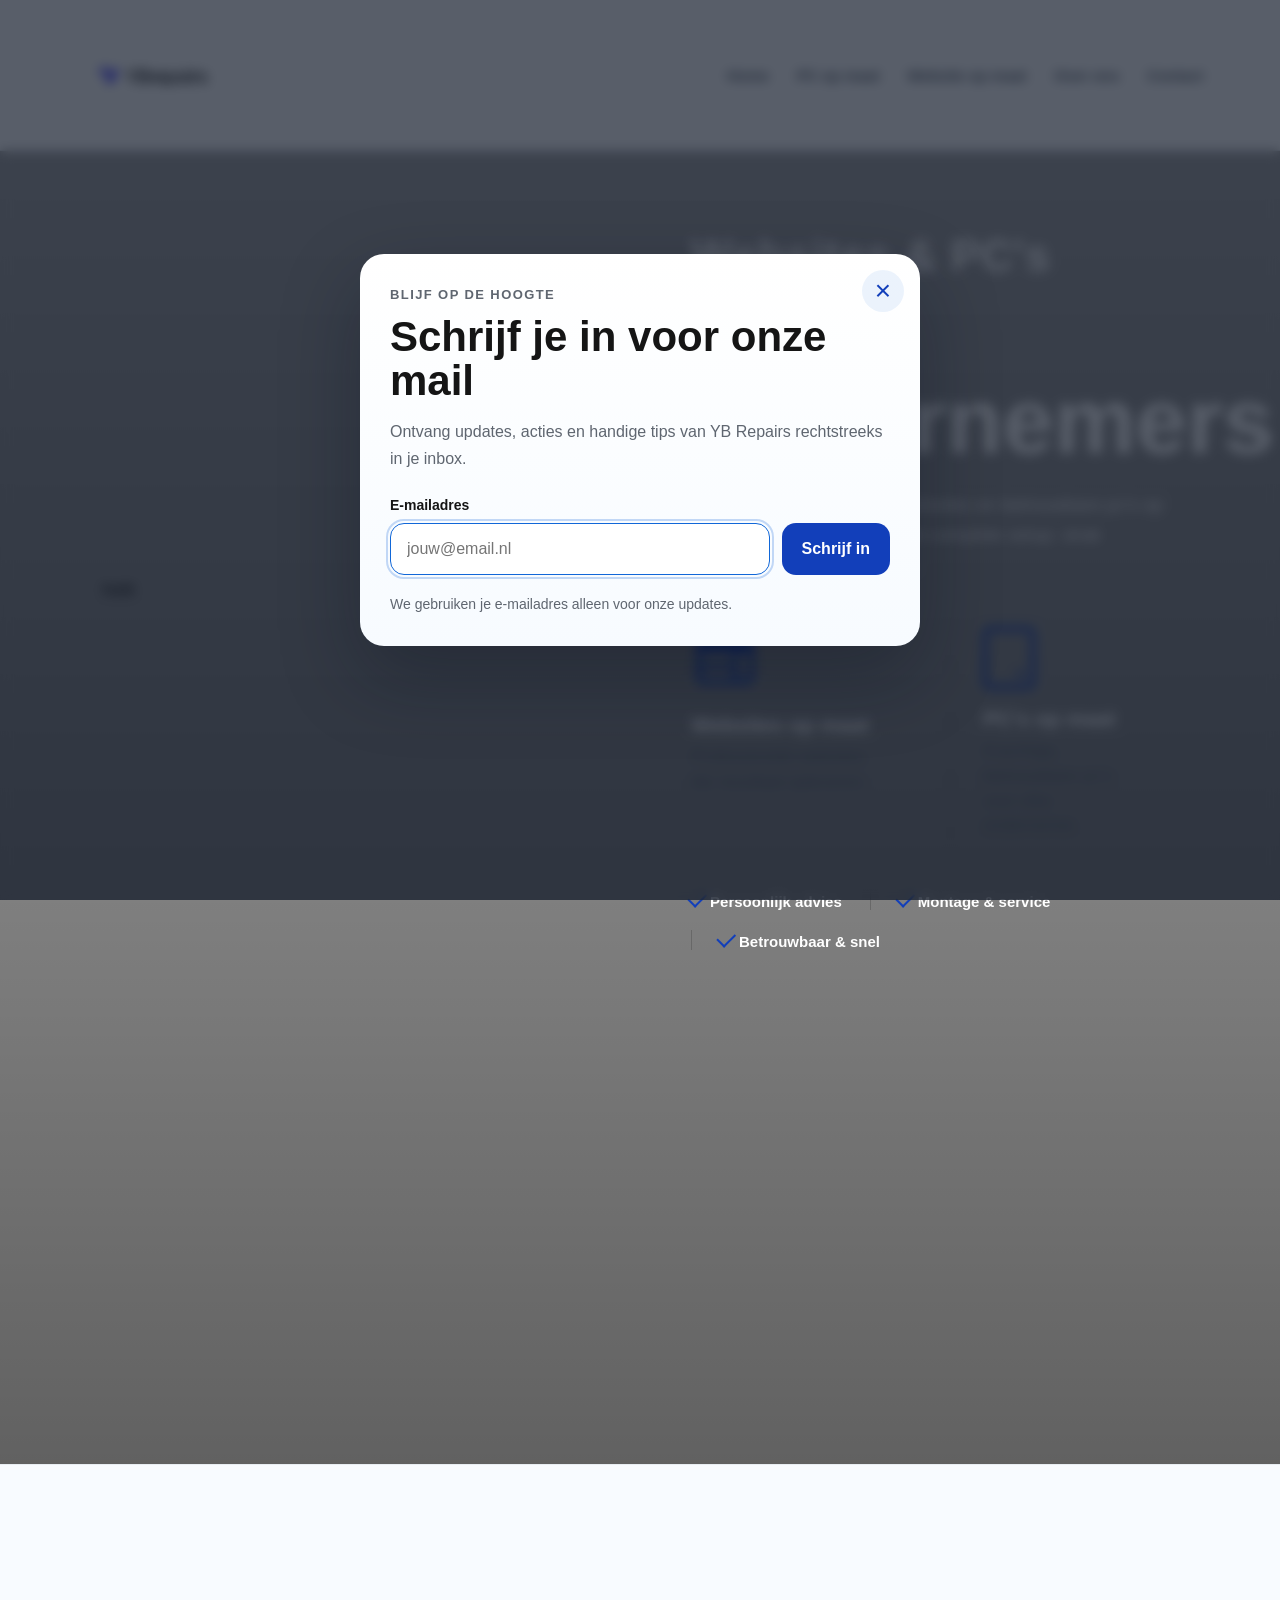
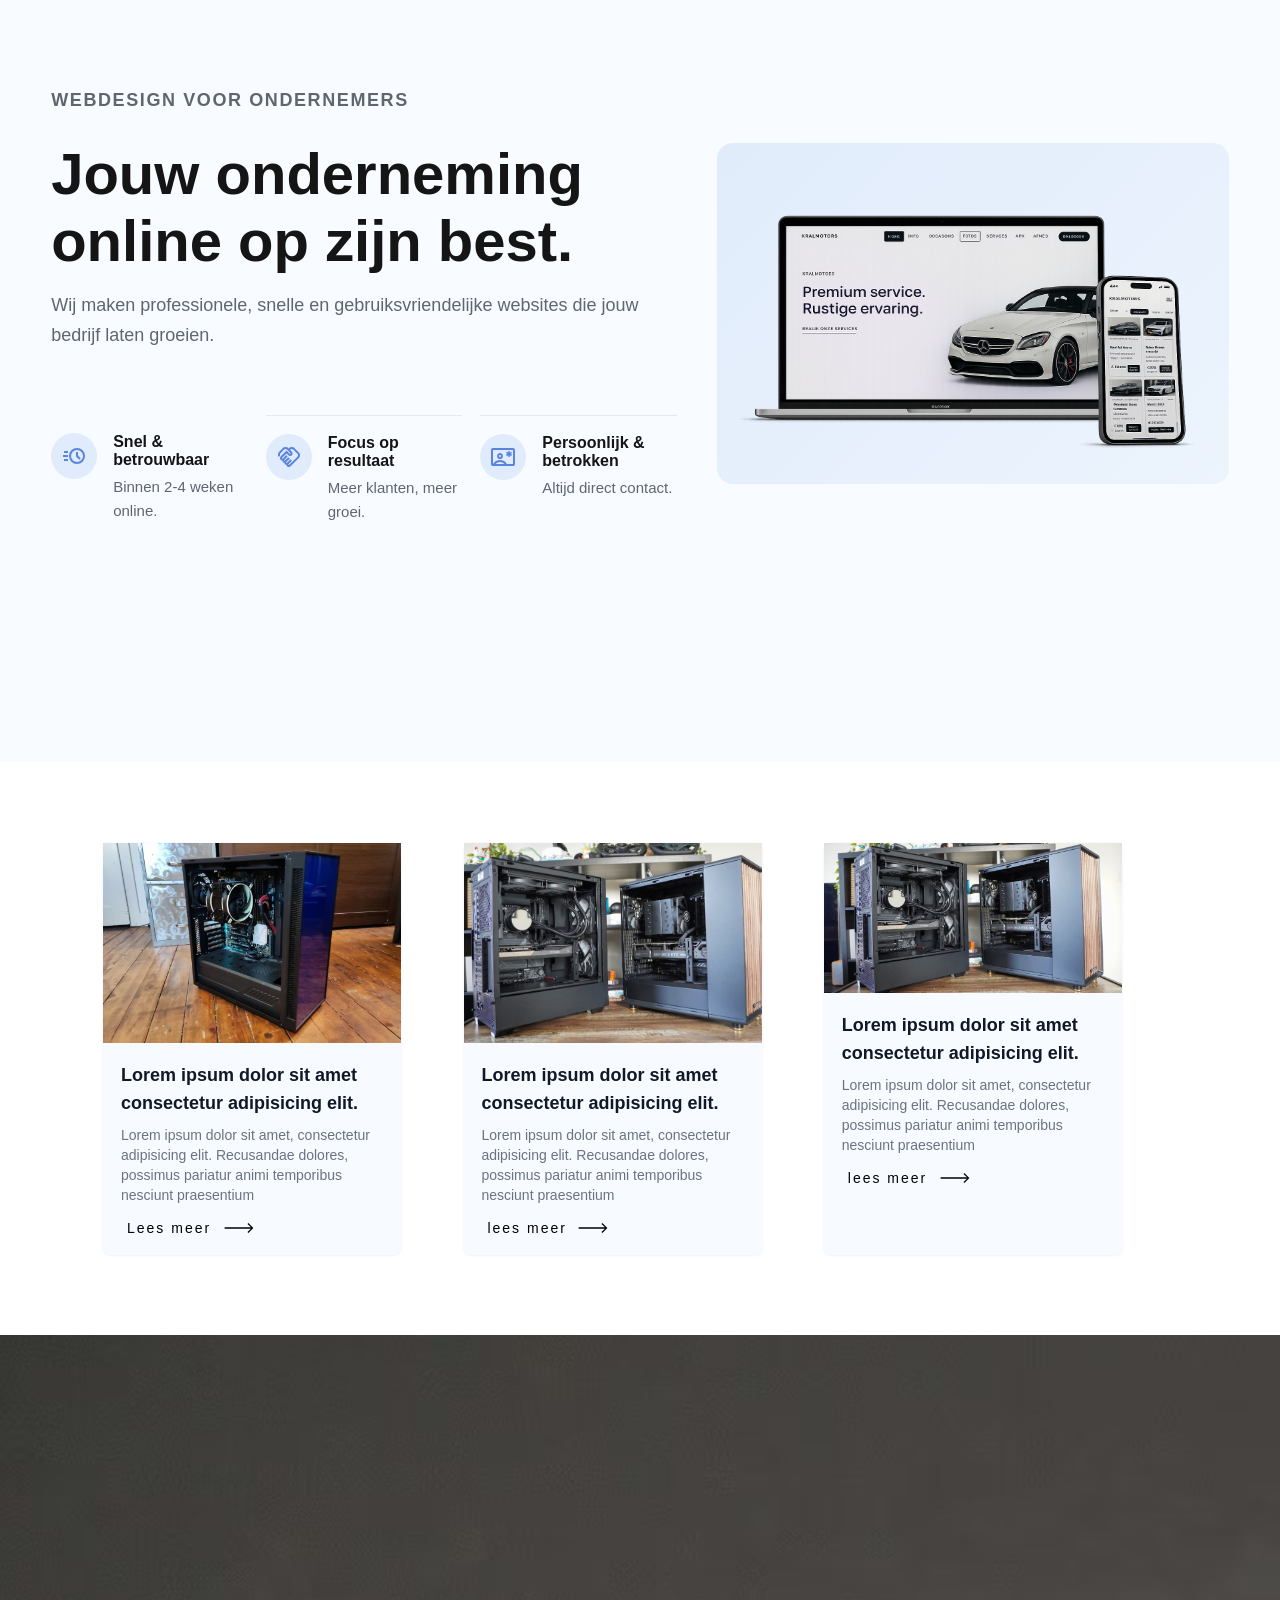
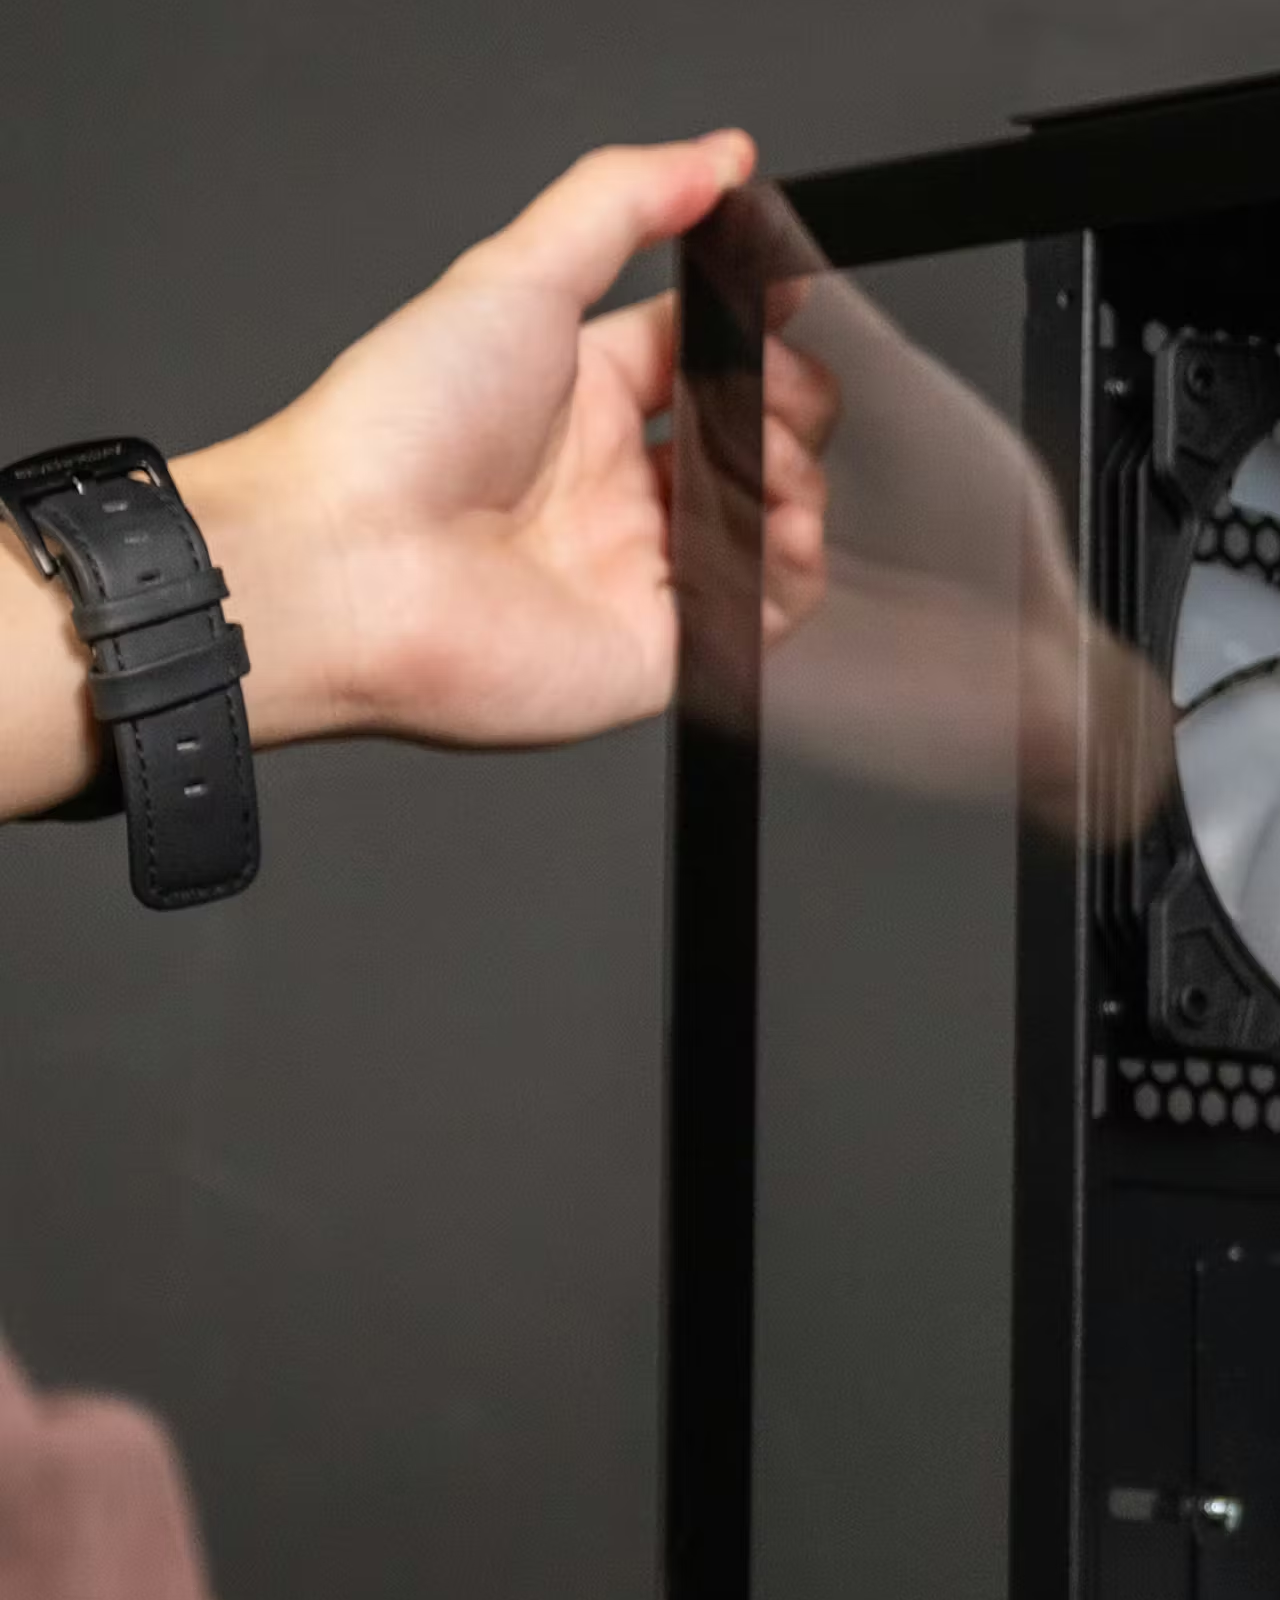
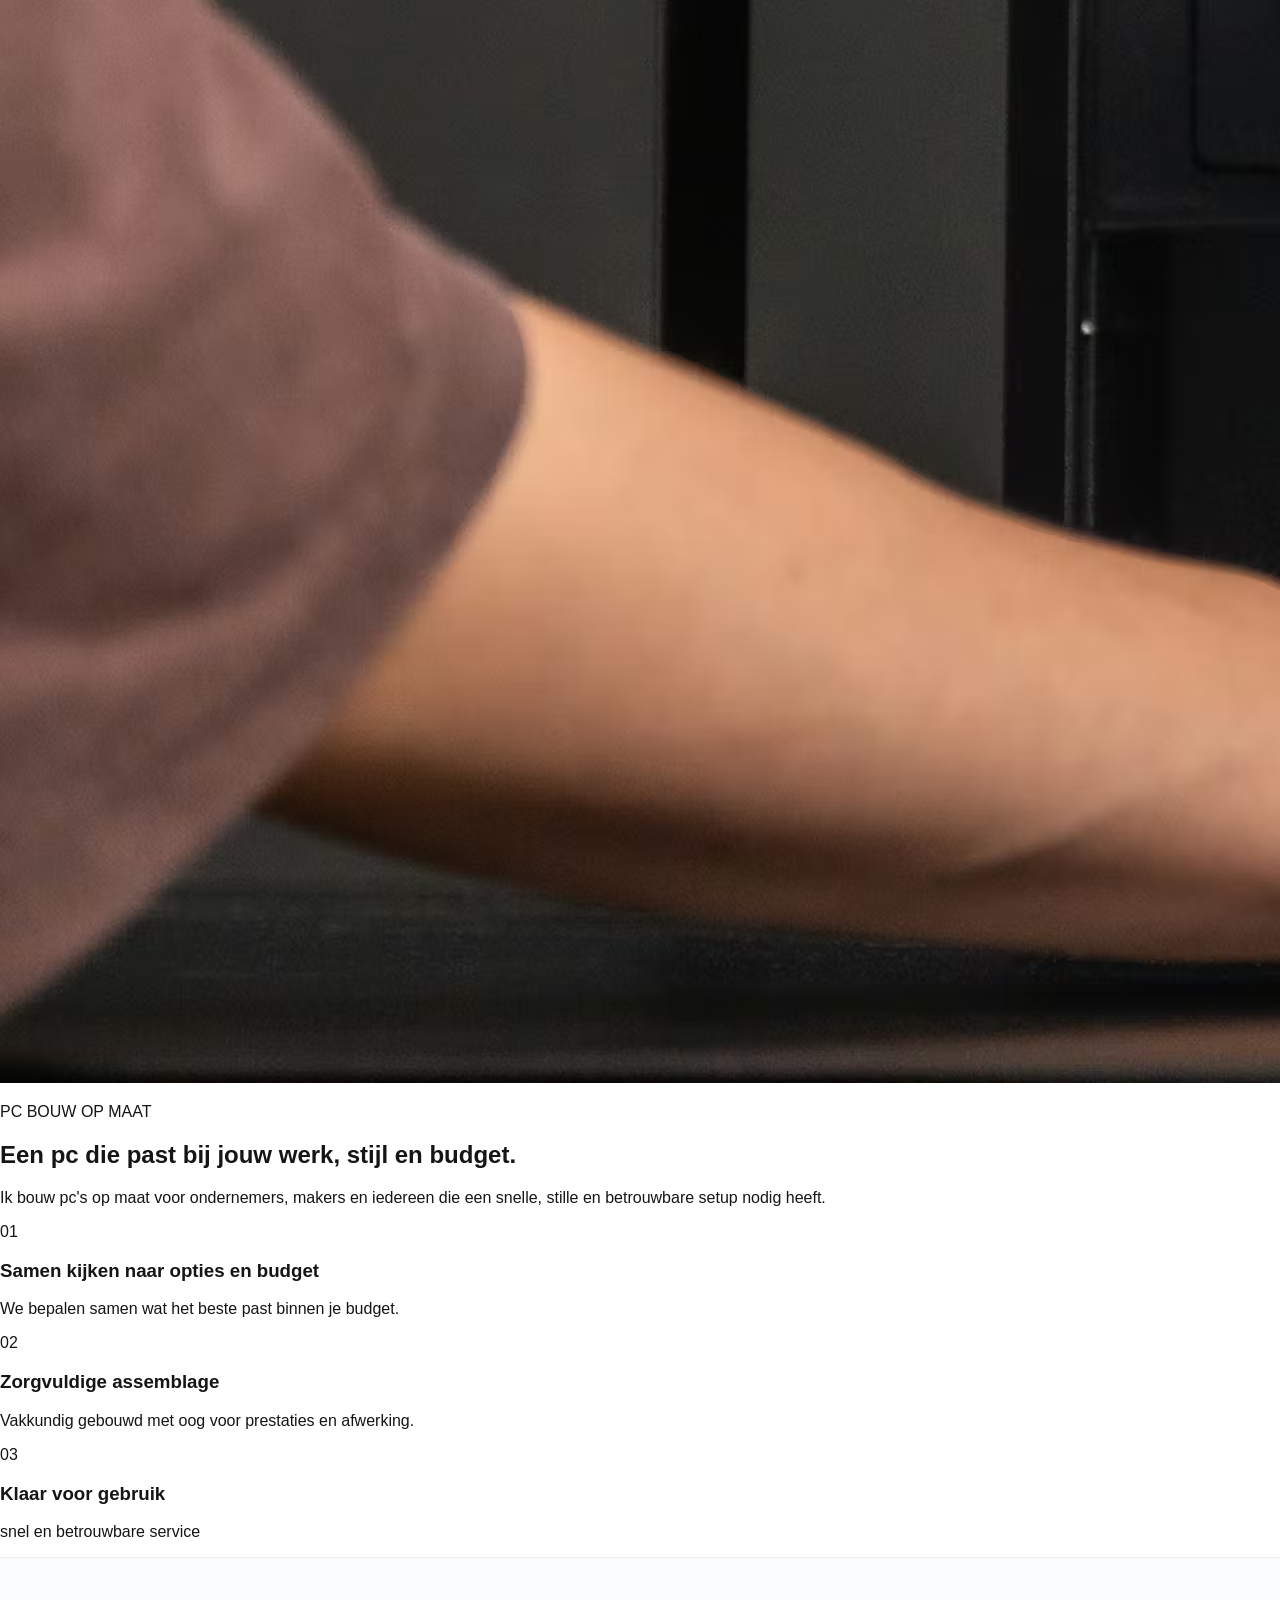
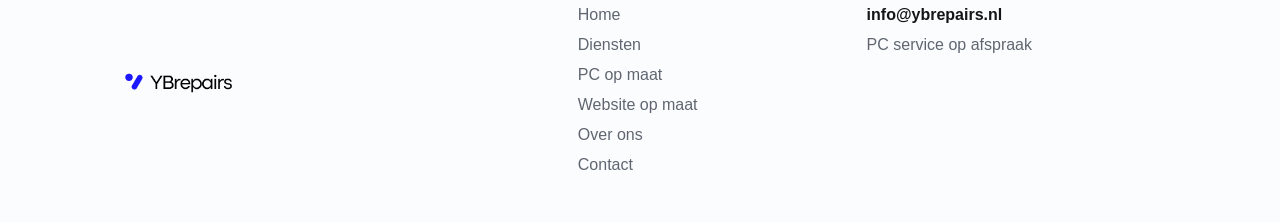
==== commit b2f3b7d7: "hh" ====
--- a/html/index.html
+++ b/html/index.html
@@ -20,7 +20,7 @@
                     <source src="../fotos/yb2.mp4.mp4" type="video/mp4">
                 </video>
             </div>
-
+                hoiiii
             <div class="intro-copy">
                 <p class="intro-tag">Websites & PC's</p>
                 <h1>Voor ondernemers.</h1>
